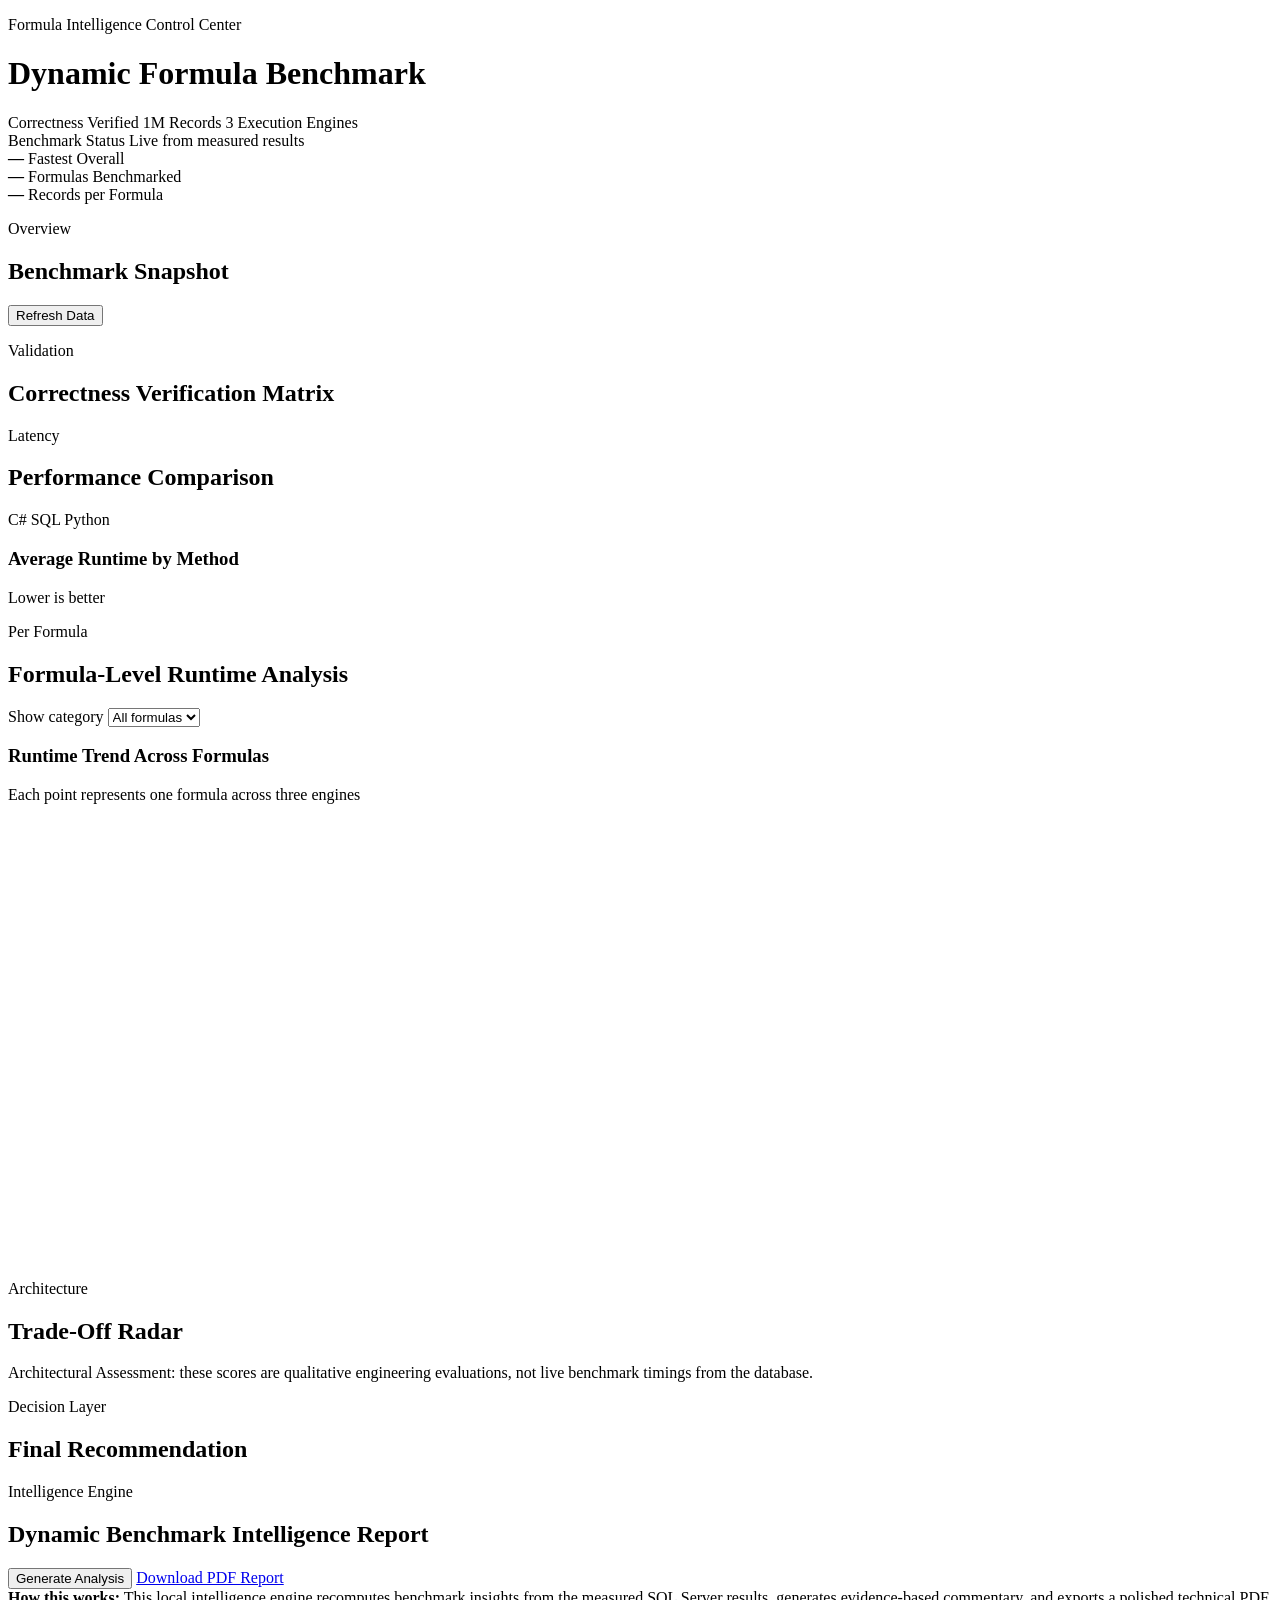
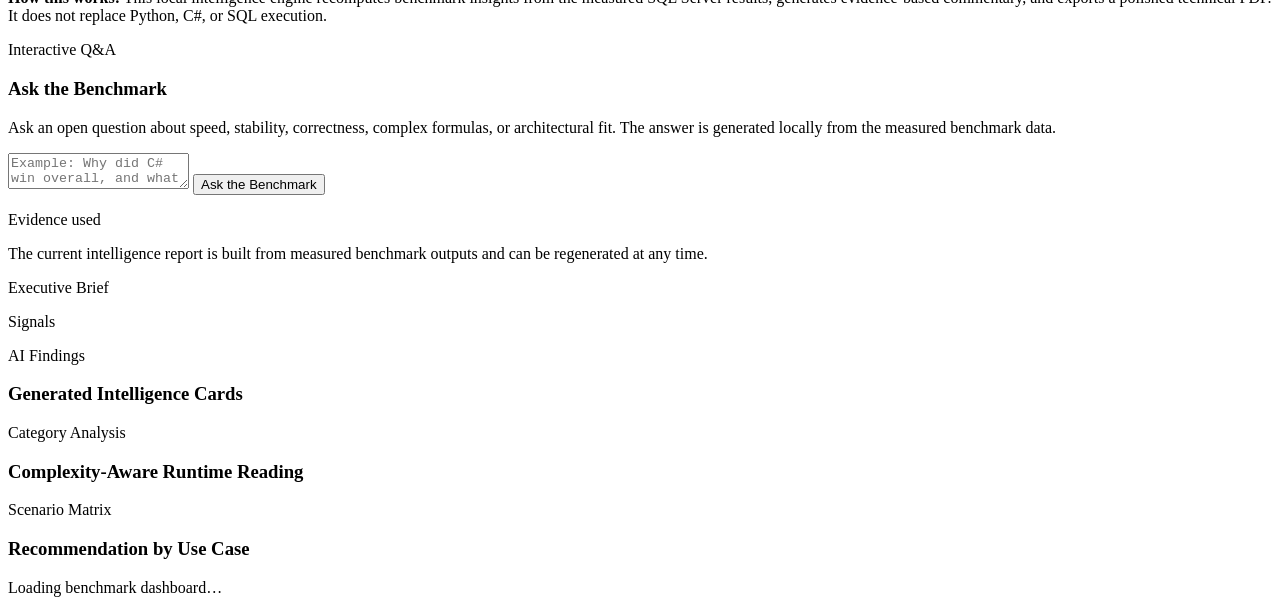
==== report-ui/index.html @ dc2f2cad "Initial commit with project files" ====
<!doctype html>
<html lang="en">
  <head>
    <meta charset="UTF-8" />
    <meta name="viewport" content="width=device-width, initial-scale=1.0" />
    <title>Dynamic Formula Intelligence Control Center</title>
    <link rel="preconnect" href="https://fonts.googleapis.com" />
    <link rel="stylesheet" href="/styles.css" />
  </head>
  <body>
    <div class="page-shell">
      <header class="hero-section">
        <div class="hero-copy">
          <p class="eyebrow">Formula Intelligence Control Center</p>
          <h1 id="project-title">Dynamic Formula Benchmark</h1>
          <p id="project-subtitle" class="hero-subtitle"></p>
          <div class="hero-tags">
            <span class="hero-tag hero-tag-verified">Correctness Verified</span>
            <span class="hero-tag">1M Records</span>
            <span class="hero-tag">3 Execution Engines</span>
          </div>
        </div>
        <div class="hero-orbital-card">
          <div class="orbital-card-header">
            <span>Benchmark Status</span>
            <span class="status-pill">Live from measured results</span>
          </div>
          <div class="orbital-metrics">
            <div>
              <strong id="fastest-method">—</strong>
              <span>Fastest Overall</span>
            </div>
            <div>
              <strong id="formula-count">—</strong>
              <span>Formulas Benchmarked</span>
            </div>
            <div>
              <strong id="record-count">—</strong>
              <span>Records per Formula</span>
            </div>
          </div>
        </div>
      </header>

      <main class="dashboard-grid">
        <section class="section-card spotlight-card" aria-labelledby="overview-heading">
          <div class="section-heading">
            <div>
              <p class="section-kicker">Overview</p>
              <h2 id="overview-heading">Benchmark Snapshot</h2>
            </div>
            <button id="refresh-button" class="ghost-button" type="button">Refresh Data</button>
          </div>
          <div id="overview-metrics" class="metrics-grid"></div>
        </section>

        <section class="section-card correctness-card" aria-labelledby="correctness-heading">
          <div class="section-heading">
            <div>
              <p class="section-kicker">Validation</p>
              <h2 id="correctness-heading">Correctness Verification Matrix</h2>
            </div>
          </div>
          <div id="correctness-grid" class="correctness-grid"></div>
        </section>

        <section class="section-card performance-card" aria-labelledby="performance-heading">
          <div class="section-heading">
            <div>
              <p class="section-kicker">Latency</p>
              <h2 id="performance-heading">Performance Comparison</h2>
            </div>
            <div class="legend-set">
              <span><i class="legend-swatch method-csharp"></i>C#</span>
              <span><i class="legend-swatch method-sql"></i>SQL</span>
              <span><i class="legend-swatch method-python"></i>Python</span>
            </div>
          </div>
          <div class="performance-layout">
            <div id="summary-cards" class="summary-cards"></div>
            <div class="chart-panel">
              <div class="chart-panel-header">
                <h3>Average Runtime by Method</h3>
                <p>Lower is better</p>
              </div>
              <div id="runtime-chart" class="bar-chart"></div>
            </div>
          </div>
        </section>

        <section class="section-card formula-card" aria-labelledby="formula-heading">
          <div class="section-heading">
            <div>
              <p class="section-kicker">Per Formula</p>
              <h2 id="formula-heading">Formula-Level Runtime Analysis</h2>
            </div>
          </div>
          <div class="formula-toolbar">
            <label for="formula-filter">Show category</label>
            <select id="formula-filter">
              <option value="all">All formulas</option>
              <option value="Arithmetic">Arithmetic</option>
              <option value="Complex">Complex</option>
              <option value="Conditional">Conditional</option>
            </select>
          </div>
          <div class="formula-visuals">
            <div class="chart-panel wide">
              <div class="chart-panel-header">
                <h3>Runtime Trend Across Formulas</h3>
                <p>Each point represents one formula across three engines</p>
              </div>
              <svg id="formula-trend-chart" viewBox="0 0 920 320" preserveAspectRatio="none"></svg>
            </div>
            <div id="formula-cards" class="formula-cards"></div>
          </div>
        </section>

        <section class="section-card tradeoff-card" aria-labelledby="tradeoff-heading">
          <div class="section-heading">
            <div>
              <p class="section-kicker">Architecture</p>
              <h2 id="tradeoff-heading">Trade-Off Radar</h2>
              <p class="section-note">
                Architectural Assessment: these scores are qualitative engineering evaluations, not live benchmark timings from the database.
              </p>
            </div>
          </div>
          <div id="tradeoff-grid" class="tradeoff-grid"></div>
        </section>

        <section class="section-card recommendation-card" aria-labelledby="recommendation-heading">
          <div class="section-heading">
            <div>
              <p class="section-kicker">Decision Layer</p>
              <h2 id="recommendation-heading">Final Recommendation</h2>
            </div>
          </div>
          <div id="recommendation-grid" class="recommendation-grid"></div>
        </section>

        <section class="section-card ai-card" aria-labelledby="ai-heading">
          <div class="section-heading">
            <div>
              <p class="section-kicker">Intelligence Engine</p>
              <h2 id="ai-heading">Dynamic Benchmark Intelligence Report</h2>
            </div>
            <div class="ai-actions">
              <button id="generate-analysis-button" class="ghost-button" type="button">Generate Analysis</button>
              <a id="download-pdf-link" class="ghost-button ghost-link" href="/api/analysis/download.pdf">Download PDF Report</a>
            </div>
          </div>
          <div class="ai-note">
            <strong>How this works:</strong>
            <span>
              This local intelligence engine recomputes benchmark insights from the measured SQL Server results, generates evidence-based commentary, and exports a polished technical PDF. It does not replace Python, C#, or SQL execution.
            </span>
          </div>
          <div class="ask-benchmark-shell">
            <div class="section-heading compact-heading">
              <div>
                <p class="section-kicker">Interactive Q&amp;A</p>
                <h3>Ask the Benchmark</h3>
                <p class="section-note">
                  Ask an open question about speed, stability, correctness, complex formulas, or architectural fit. The answer is generated locally from the measured benchmark data.
                </p>
              </div>
            </div>
            <div id="suggested-question-list" class="suggested-question-list"></div>
            <div class="ask-benchmark-form">
              <textarea
                id="benchmark-question-input"
                class="benchmark-question-input"
                placeholder="Example: Why did C# win overall, and what does that mean for enterprise systems?"
              ></textarea>
              <button id="ask-benchmark-button" class="ghost-button" type="button">Ask the Benchmark</button>
            </div>
            <div id="ask-benchmark-response" class="ask-benchmark-response hidden">
              <p id="benchmark-answer-intent" class="answer-intent-label"></p>
              <p id="benchmark-answer-text" class="benchmark-answer-text"></p>
              <div>
                <p class="answer-evidence-title">Evidence used</p>
                <ul id="benchmark-answer-evidence" class="answer-evidence-list"></ul>
              </div>
            </div>
          </div>
          <p id="analysis-status" class="analysis-status">The current intelligence report is built from measured benchmark outputs and can be regenerated at any time.</p>
          <div id="analysis-generated-at" class="analysis-freshness"></div>
          <div class="ai-diagnostic-grid">
            <article class="ai-highlight-card">
              <p class="section-kicker">Executive Brief</p>
              <p id="analysis-executive-summary" class="analysis-executive-summary"></p>
            </article>
            <article class="ai-highlight-card">
              <p class="section-kicker">Signals</p>
              <div id="analysis-warning-grid" class="analysis-warning-grid"></div>
            </article>
          </div>
          <div class="ai-subsection">
            <div class="section-heading compact-heading">
              <div>
                <p class="section-kicker">AI Findings</p>
                <h3>Generated Intelligence Cards</h3>
              </div>
            </div>
            <div id="analysis-findings-grid" class="analysis-findings-grid"></div>
          </div>
          <div class="ai-subsection">
            <div class="section-heading compact-heading">
              <div>
                <p class="section-kicker">Category Analysis</p>
                <h3>Complexity-Aware Runtime Reading</h3>
              </div>
            </div>
            <div id="analysis-category-grid" class="analysis-category-grid"></div>
          </div>
          <div class="ai-subsection">
            <div class="section-heading compact-heading">
              <div>
                <p class="section-kicker">Scenario Matrix</p>
                <h3>Recommendation by Use Case</h3>
              </div>
            </div>
            <div id="analysis-recommendation-grid" class="analysis-recommendation-grid"></div>
          </div>
          <div id="ai-summary" class="ai-summary prose-block"></div>
        </section>
      </main>

      <div id="loading-state" class="overlay-state">Loading benchmark dashboard…</div>
      <div id="error-state" class="overlay-state hidden"></div>
    </div>

    <script src="/app.js" defer></script>
  </body>
</html>
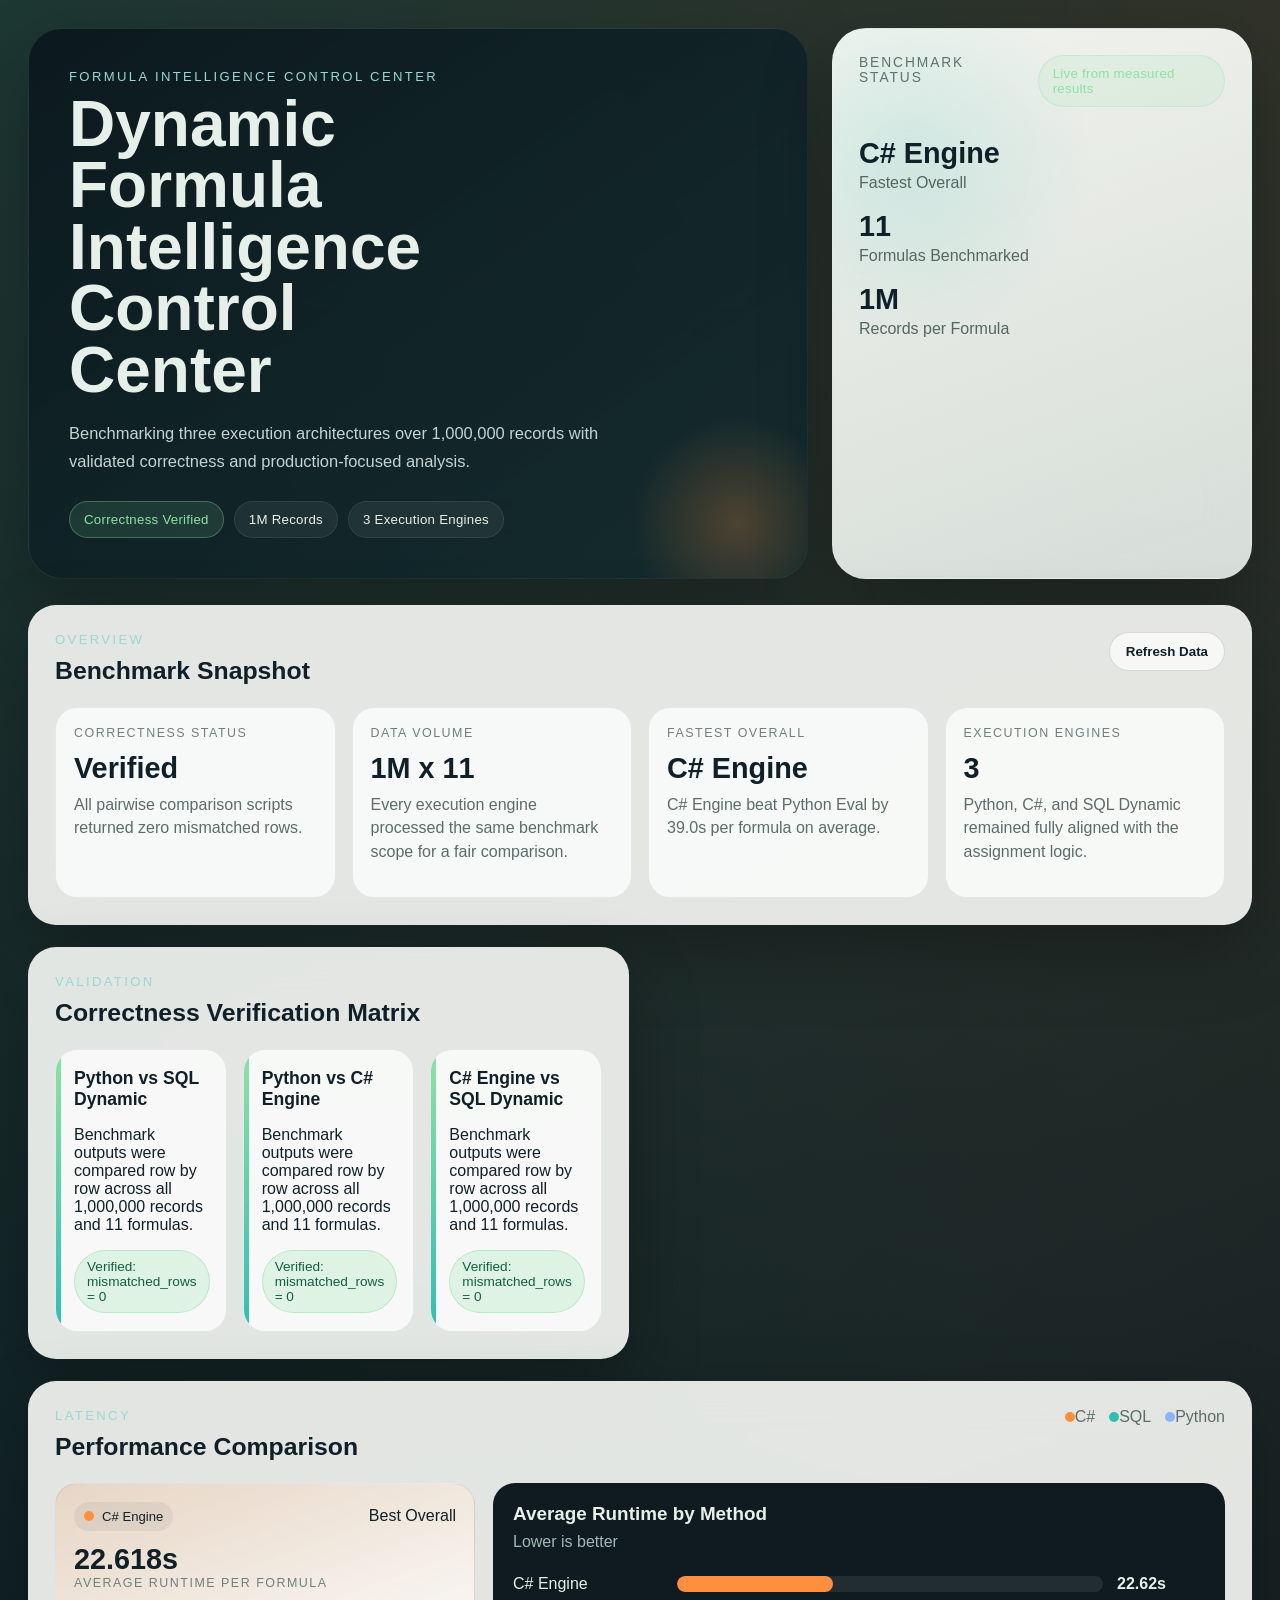
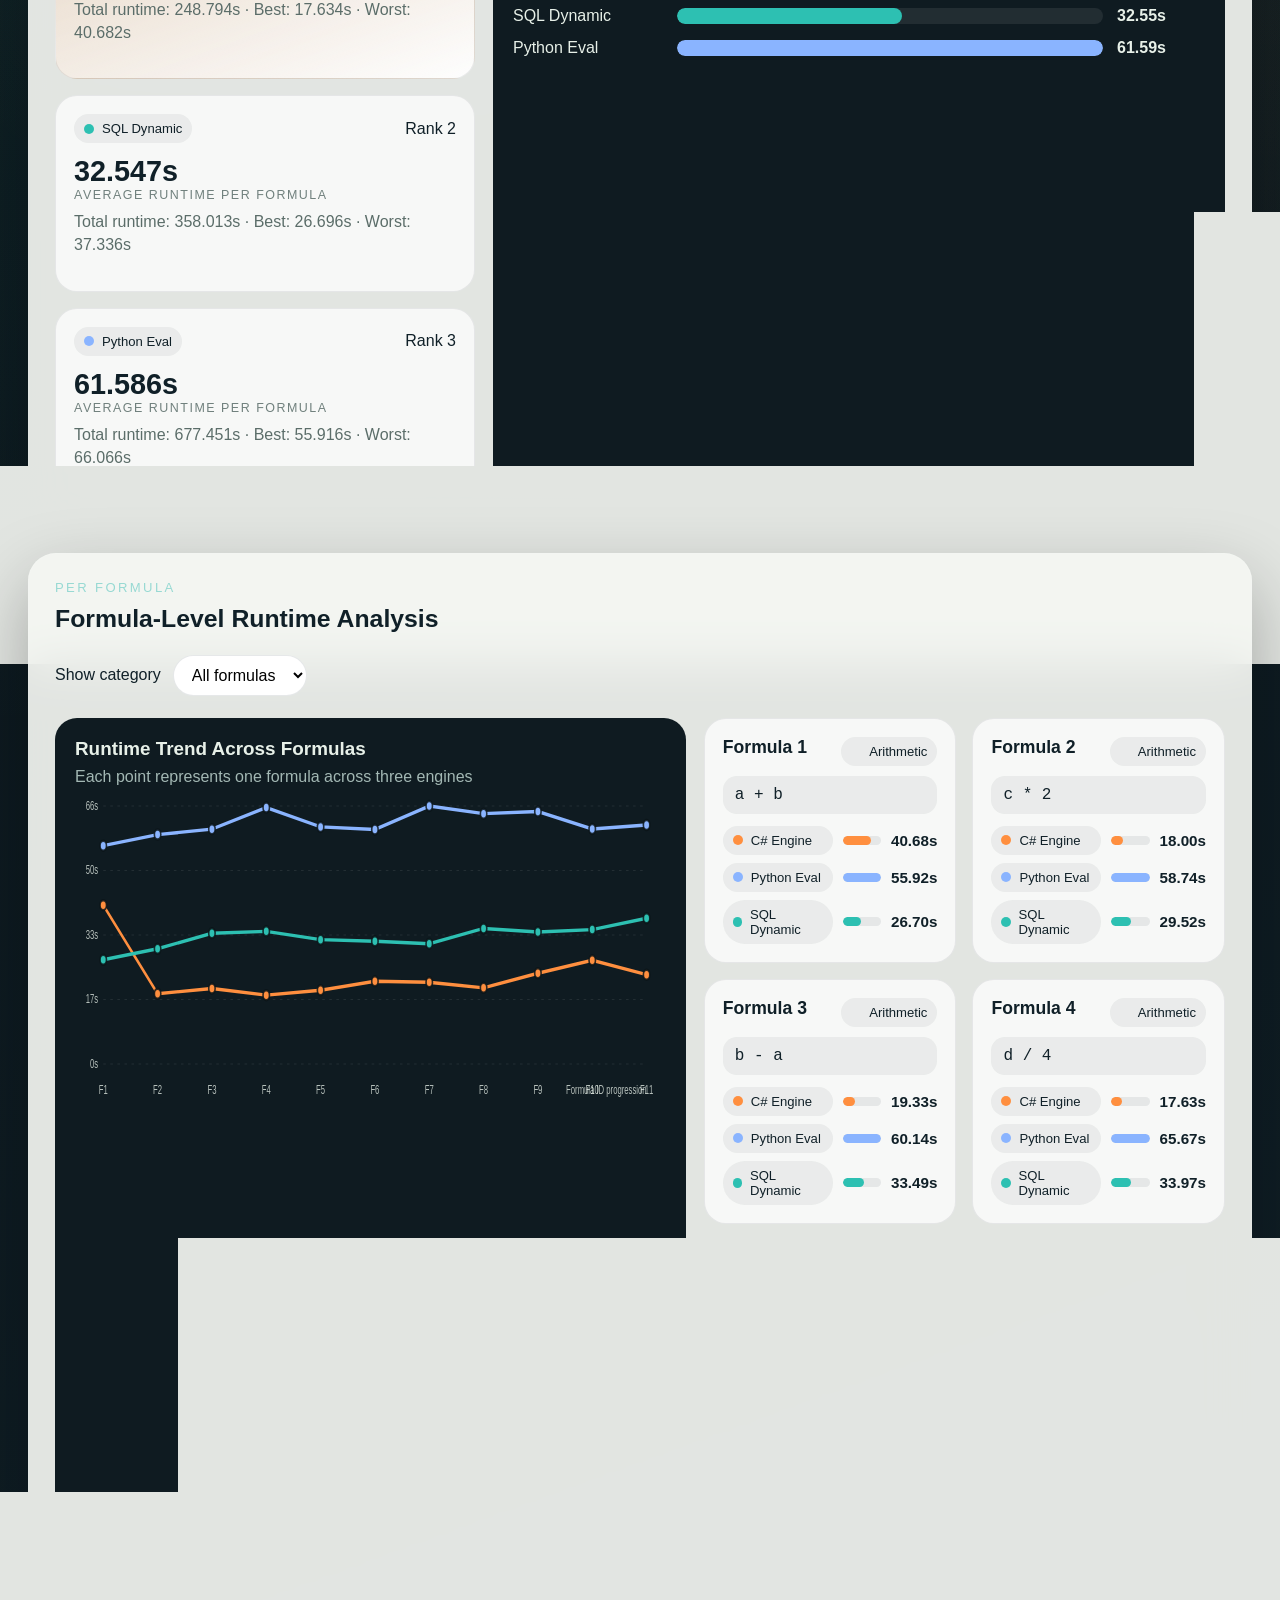
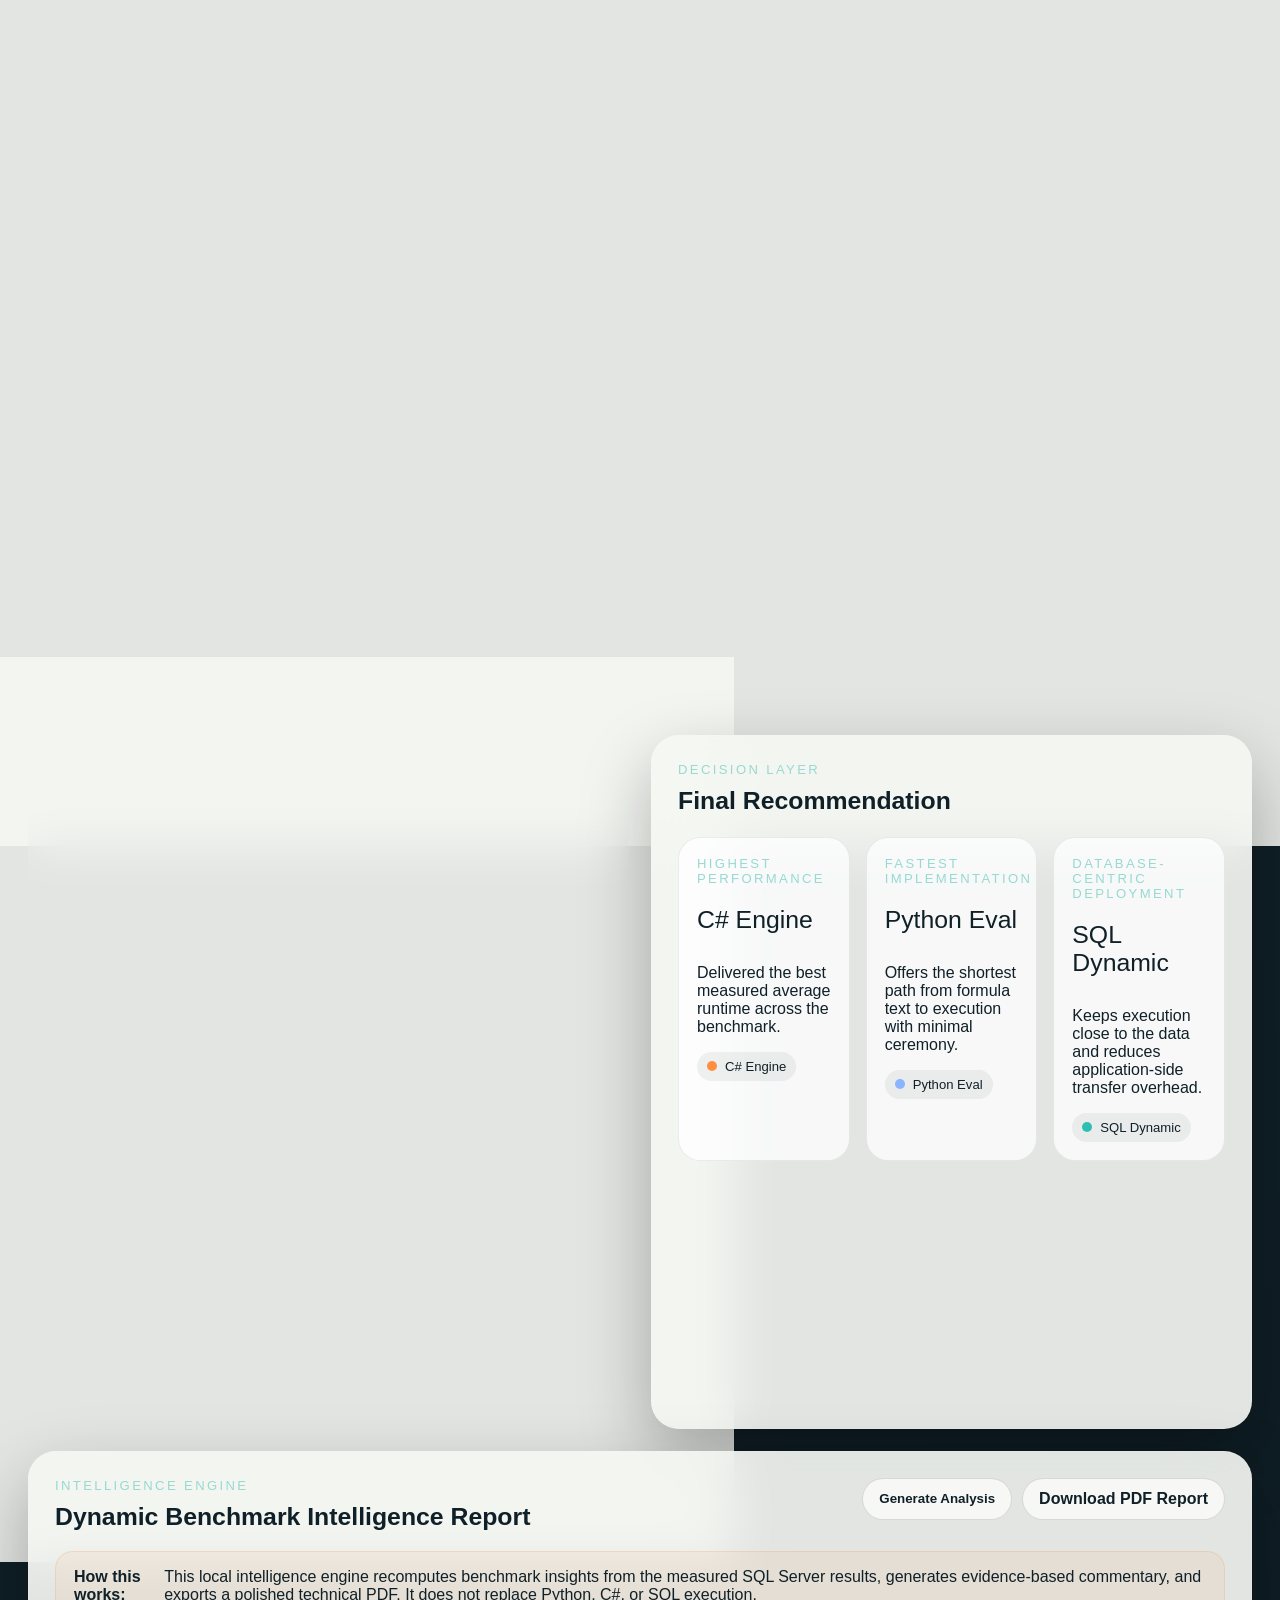
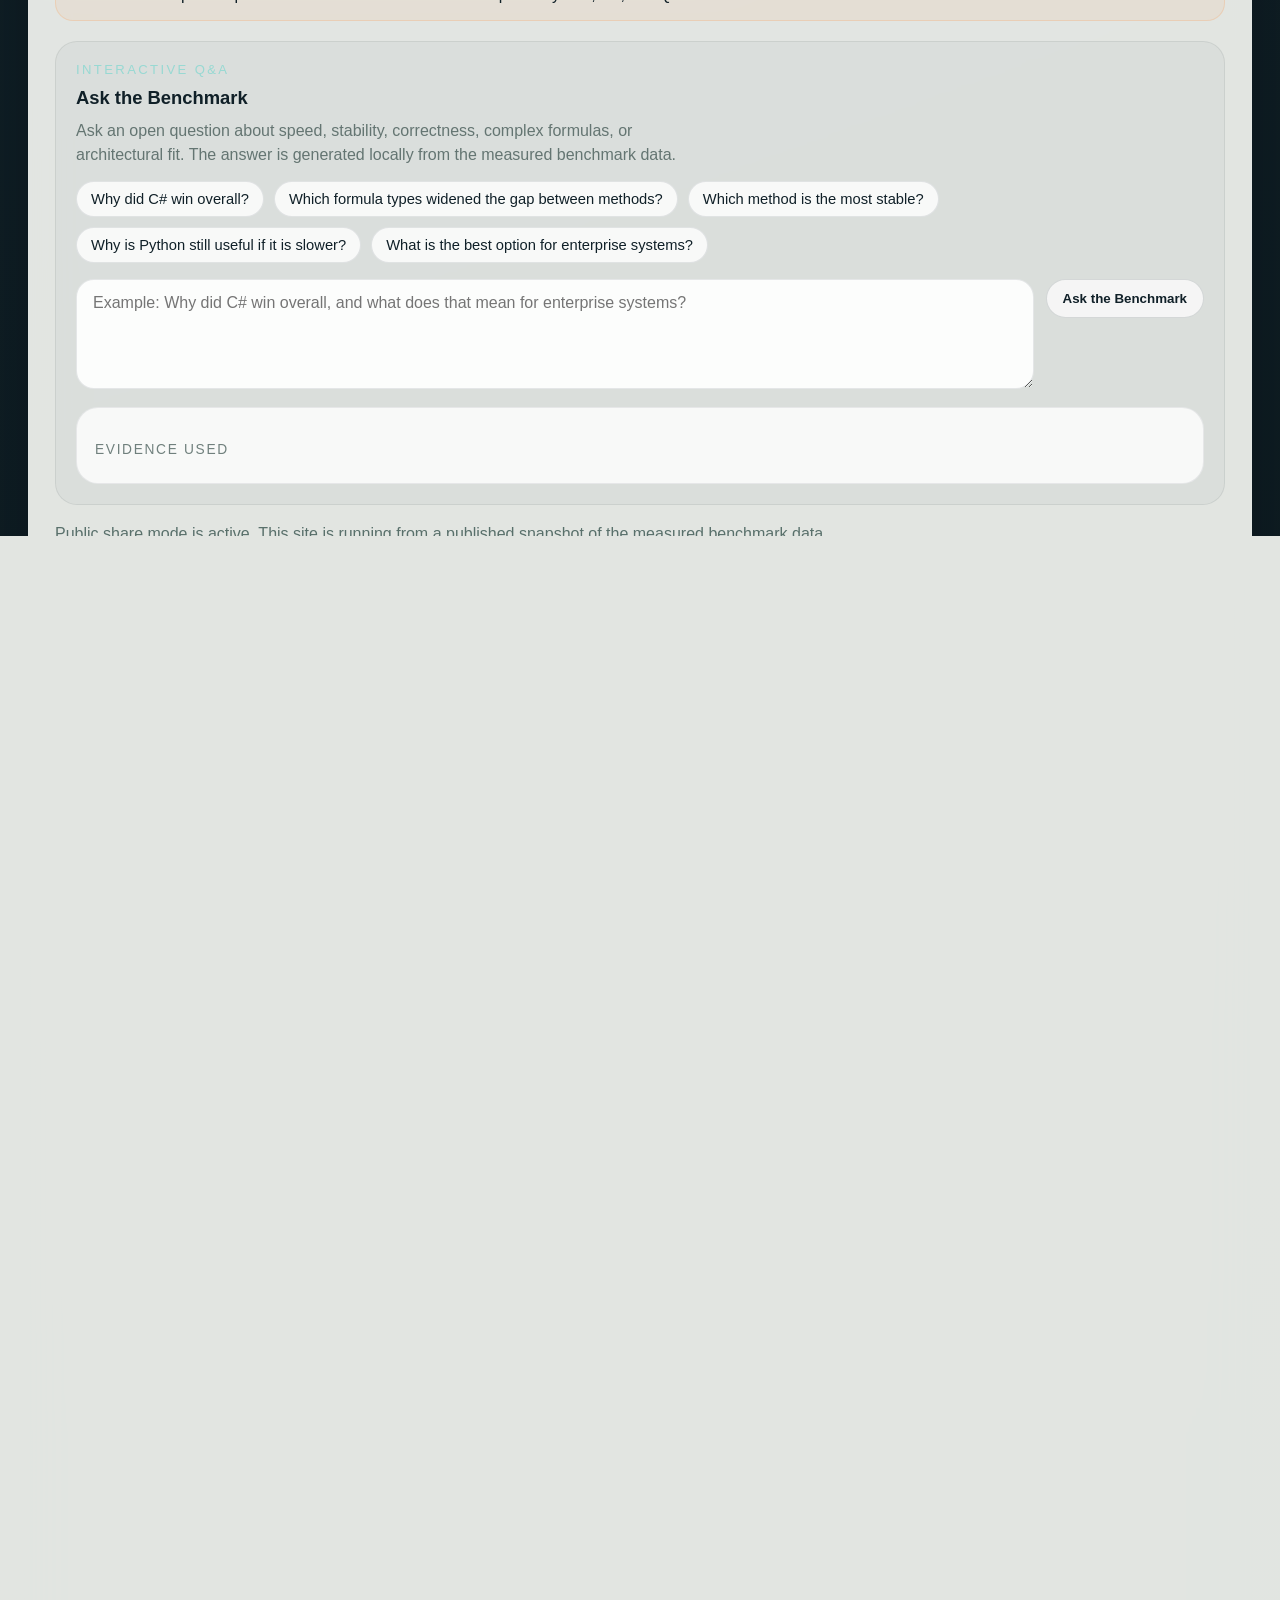
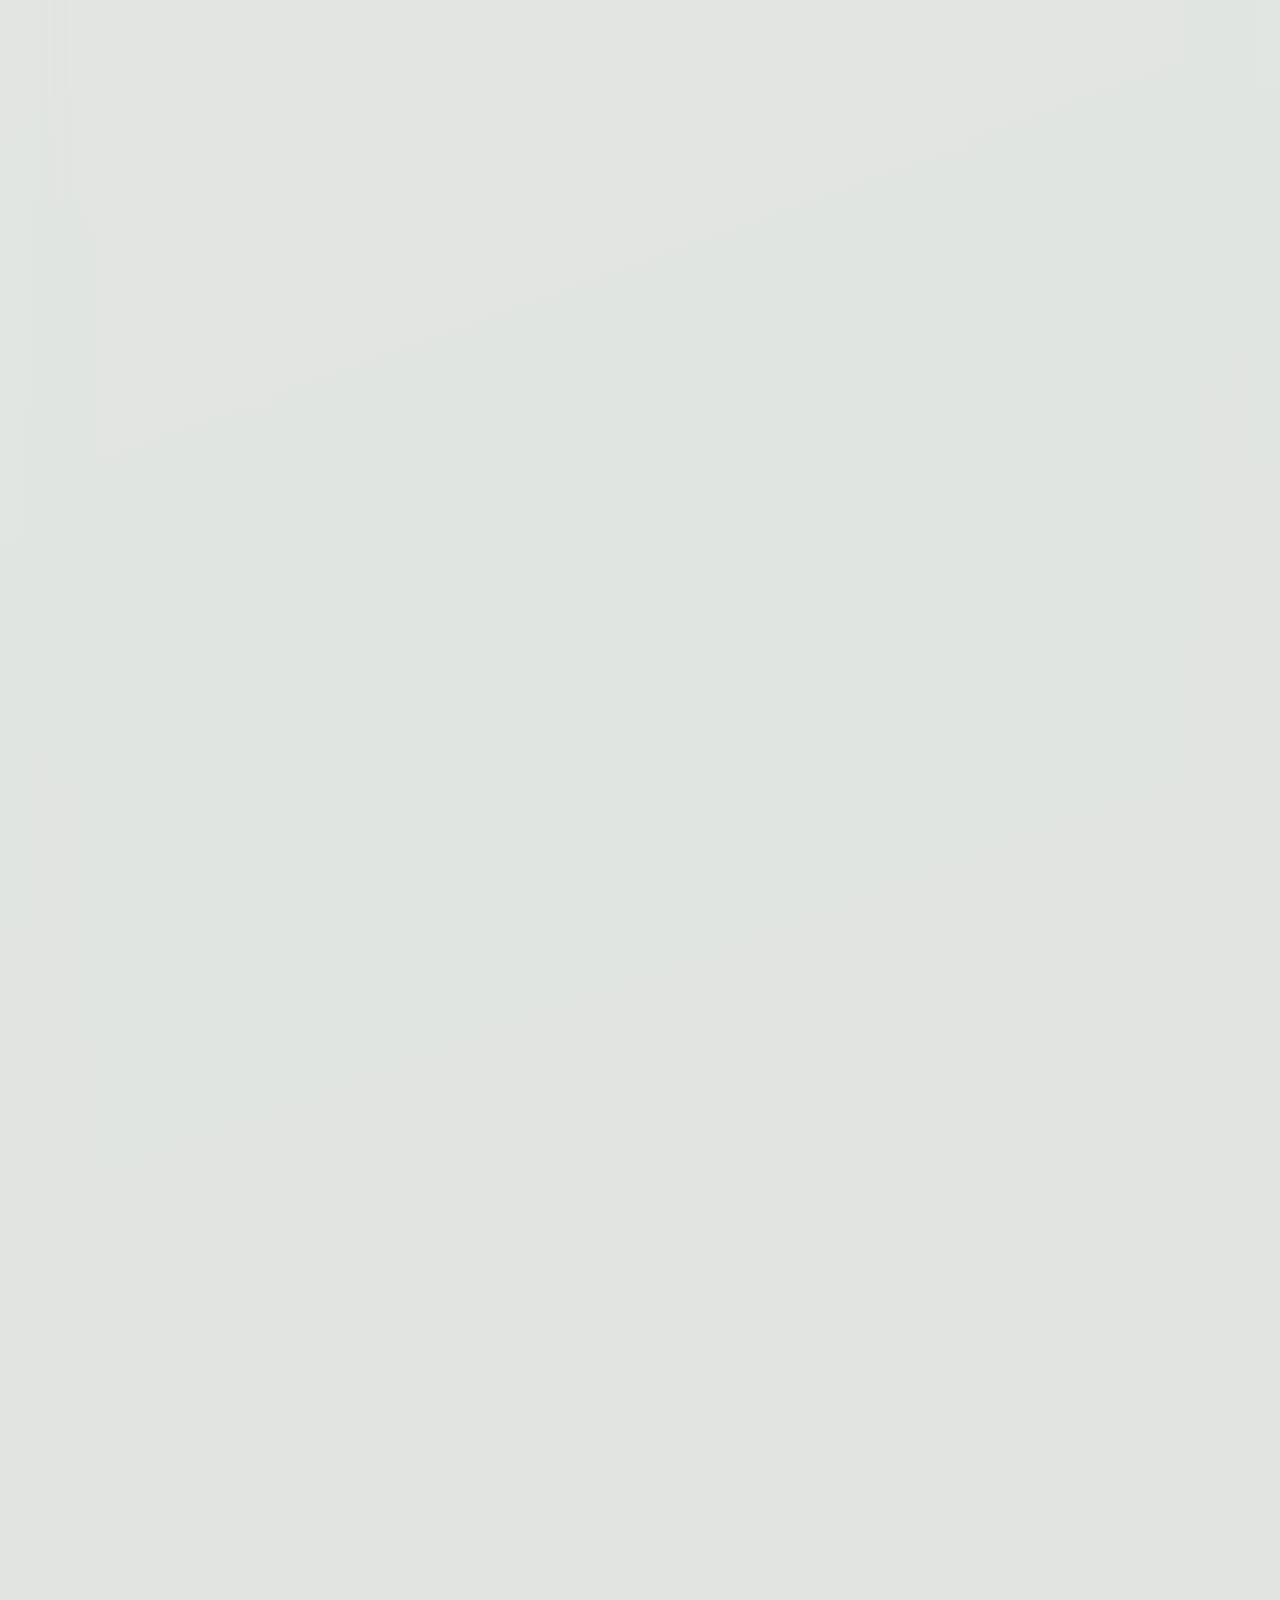
==== commit 7769c16c: "Prepare public GitHub Pages deployment" ====
--- a/report-ui/index.html
+++ b/report-ui/index.html
@@ -5,7 +5,7 @@
     <meta name="viewport" content="width=device-width, initial-scale=1.0" />
     <title>Dynamic Formula Intelligence Control Center</title>
     <link rel="preconnect" href="https://fonts.googleapis.com" />
-    <link rel="stylesheet" href="/styles.css" />
+    <link rel="stylesheet" href="styles.css" />
   </head>
   <body>
     <div class="page-shell">
@@ -147,7 +147,7 @@
             </div>
             <div class="ai-actions">
               <button id="generate-analysis-button" class="ghost-button" type="button">Generate Analysis</button>
-              <a id="download-pdf-link" class="ghost-button ghost-link" href="/api/analysis/download.pdf">Download PDF Report</a>
+              <a id="download-pdf-link" class="ghost-button ghost-link" href="assets/benchmark-ai-analysis.pdf">Download PDF Report</a>
             </div>
           </div>
           <div class="ai-note">
@@ -231,6 +231,6 @@
       <div id="error-state" class="overlay-state hidden"></div>
     </div>
 
-    <script src="/app.js" defer></script>
+    <script src="app.js" defer></script>
   </body>
 </html>
--- a/report-ui/styles.css
+++ b/report-ui/styles.css
@@ -0,0 +1,881 @@
+:root {
+  --bg: #0b1418;
+  --bg-elevated: rgba(16, 31, 38, 0.86);
+  --bg-panel: rgba(245, 247, 242, 0.92);
+  --text: #e7f0e8;
+  --text-dark: #102028;
+  --muted: #91a5a4;
+  --grid: rgba(255, 255, 255, 0.08);
+  --line: rgba(10, 17, 20, 0.08);
+  --accent-csharp: #ff8f3f;
+  --accent-sql: #2dc0b2;
+  --accent-python: #8ab4ff;
+  --accent-verified: #8ee2a4;
+  --accent-alert: #ff6b52;
+  --shadow: 0 28px 70px rgba(0, 0, 0, 0.28);
+  --radius-xl: 28px;
+  --radius-lg: 22px;
+  --radius-md: 16px;
+  --content-max: 1460px;
+}
+
+* {
+  box-sizing: border-box;
+}
+
+html,
+body {
+  margin: 0;
+  min-height: 100%;
+  background:
+    radial-gradient(circle at top left, rgba(45, 192, 178, 0.18), transparent 28%),
+    radial-gradient(circle at top right, rgba(255, 143, 63, 0.16), transparent 26%),
+    linear-gradient(160deg, #091014 0%, #102028 46%, #0a161a 100%);
+  color: var(--text);
+  font-family: "Segoe UI Variable Display", "Aptos", "Trebuchet MS", sans-serif;
+}
+
+body {
+  padding: 28px;
+}
+
+.page-shell {
+  max-width: var(--content-max);
+  margin: 0 auto;
+  position: relative;
+}
+
+.hero-section {
+  display: grid;
+  grid-template-columns: minmax(0, 1.4fr) minmax(300px, 420px);
+  gap: 24px;
+  align-items: stretch;
+  margin-bottom: 26px;
+}
+
+.hero-copy,
+.hero-orbital-card,
+.section-card {
+  backdrop-filter: blur(24px);
+  border: 1px solid rgba(255, 255, 255, 0.08);
+  box-shadow: var(--shadow);
+}
+
+.hero-copy {
+  background: linear-gradient(145deg, rgba(11, 24, 29, 0.94), rgba(17, 43, 47, 0.78));
+  border-radius: 34px;
+  padding: 40px;
+  position: relative;
+  overflow: hidden;
+}
+
+.hero-copy::after {
+  content: "";
+  position: absolute;
+  inset: auto -40px -55px auto;
+  width: 220px;
+  height: 220px;
+  background: radial-gradient(circle, rgba(255, 143, 63, 0.24), transparent 68%);
+  pointer-events: none;
+}
+
+.eyebrow,
+.section-kicker {
+  margin: 0 0 10px;
+  font-size: 0.82rem;
+  letter-spacing: 0.18em;
+  text-transform: uppercase;
+  color: #97d9d3;
+}
+
+.hero-copy h1 {
+  margin: 0;
+  font-family: "Bahnschrift", "Segoe UI Variable Display", sans-serif;
+  font-size: clamp(2.2rem, 5vw, 4.2rem);
+  line-height: 0.96;
+  max-width: 10ch;
+}
+
+.hero-subtitle {
+  margin: 18px 0 0;
+  max-width: 64ch;
+  color: #c6d4d1;
+  font-size: 1.03rem;
+  line-height: 1.7;
+}
+
+.hero-tags {
+  display: flex;
+  flex-wrap: wrap;
+  gap: 10px;
+  margin-top: 26px;
+}
+
+.hero-tag,
+.status-pill {
+  border-radius: 999px;
+  padding: 10px 14px;
+  font-size: 0.83rem;
+  letter-spacing: 0.02em;
+}
+
+.hero-tag {
+  background: rgba(255, 255, 255, 0.06);
+  border: 1px solid rgba(255, 255, 255, 0.08);
+}
+
+.hero-tag-verified,
+.status-pill {
+  background: rgba(142, 226, 164, 0.12);
+  color: var(--accent-verified);
+  border: 1px solid rgba(142, 226, 164, 0.32);
+}
+
+.hero-orbital-card {
+  background:
+    radial-gradient(circle at 18% 24%, rgba(45, 192, 178, 0.15), transparent 34%),
+    linear-gradient(160deg, rgba(245, 247, 242, 0.98), rgba(229, 236, 230, 0.92));
+  color: var(--text-dark);
+  border-radius: 34px;
+  padding: 26px;
+}
+
+.orbital-card-header,
+.section-heading {
+  display: flex;
+  justify-content: space-between;
+  gap: 14px;
+  align-items: flex-start;
+}
+
+.orbital-card-header span:first-child {
+  font-size: 0.86rem;
+  text-transform: uppercase;
+  letter-spacing: 0.14em;
+  color: #5d736f;
+}
+
+.orbital-metrics {
+  display: grid;
+  gap: 18px;
+  margin-top: 30px;
+}
+
+.orbital-metrics strong {
+  display: block;
+  font-size: 1.8rem;
+  margin-bottom: 4px;
+  font-family: "Bahnschrift", sans-serif;
+}
+
+.orbital-metrics span {
+  color: #566661;
+}
+
+.dashboard-grid {
+  display: grid;
+  grid-template-columns: repeat(12, minmax(0, 1fr));
+  gap: 22px;
+}
+
+.section-card {
+  background: var(--bg-panel);
+  color: var(--text-dark);
+  border-radius: var(--radius-xl);
+  padding: 26px;
+}
+
+.spotlight-card,
+.performance-card,
+.formula-card,
+.ai-card {
+  grid-column: span 12;
+}
+
+.correctness-card,
+.tradeoff-card,
+.recommendation-card {
+  grid-column: span 6;
+}
+
+.section-heading h2 {
+  margin: 4px 0 0;
+  font-size: 1.55rem;
+  font-family: "Bahnschrift", "Segoe UI Variable Display", sans-serif;
+}
+
+.section-note {
+  margin: 10px 0 0;
+  max-width: 68ch;
+  color: #647572;
+  line-height: 1.5;
+}
+
+.ghost-button {
+  appearance: none;
+  border: 1px solid rgba(16, 32, 40, 0.14);
+  background: rgba(255, 255, 255, 0.72);
+  color: var(--text-dark);
+  border-radius: 999px;
+  padding: 11px 16px;
+  font-weight: 600;
+  cursor: pointer;
+}
+
+.ghost-button:disabled {
+  cursor: wait;
+  opacity: 0.72;
+}
+
+.ghost-link {
+  display: inline-flex;
+  align-items: center;
+  text-decoration: none;
+}
+
+.metrics-grid,
+.correctness-grid,
+.summary-cards,
+.formula-cards,
+.tradeoff-grid,
+.recommendation-grid {
+  display: grid;
+  gap: 16px;
+}
+
+.metrics-grid {
+  grid-template-columns: repeat(4, minmax(0, 1fr));
+  margin-top: 22px;
+}
+
+.metric-card,
+.correctness-card-item,
+.summary-card,
+.formula-card-item,
+.tradeoff-item,
+.recommendation-item {
+  background: rgba(255, 255, 255, 0.74);
+  border: 1px solid rgba(16, 32, 40, 0.08);
+  border-radius: var(--radius-lg);
+  padding: 18px;
+}
+
+.metric-card .metric-label,
+.summary-card .metric-label {
+  display: block;
+  font-size: 0.78rem;
+  text-transform: uppercase;
+  letter-spacing: 0.12em;
+  color: #70807d;
+}
+
+.metric-card .metric-value,
+.summary-card .metric-value {
+  display: block;
+  margin-top: 12px;
+  font-size: 1.8rem;
+  font-family: "Bahnschrift", sans-serif;
+}
+
+.metric-support {
+  color: #5b6d69;
+  margin-top: 8px;
+  line-height: 1.45;
+}
+
+.correctness-grid {
+  grid-template-columns: repeat(3, minmax(0, 1fr));
+  margin-top: 22px;
+}
+
+.correctness-card-item {
+  position: relative;
+  overflow: hidden;
+}
+
+.correctness-card-item::before {
+  content: "";
+  position: absolute;
+  inset: 0 auto 0 0;
+  width: 5px;
+  background: linear-gradient(180deg, var(--accent-verified), #2dc0b2);
+}
+
+.correctness-card-item h3,
+.tradeoff-item h3,
+.recommendation-item h3,
+.formula-card-item h3 {
+  margin: 0 0 8px;
+  font-size: 1.1rem;
+}
+
+.tradeoff-meta-label {
+  margin: 14px 0 10px;
+  font-size: 0.76rem;
+  text-transform: uppercase;
+  letter-spacing: 0.12em;
+  color: #7e8f8c;
+}
+
+.verified-badge {
+  display: inline-flex;
+  align-items: center;
+  gap: 8px;
+  font-size: 0.85rem;
+  padding: 8px 12px;
+  border-radius: 999px;
+  color: #11613a;
+  background: rgba(142, 226, 164, 0.22);
+  border: 1px solid rgba(142, 226, 164, 0.5);
+}
+
+.performance-layout,
+.formula-visuals {
+  display: grid;
+  gap: 18px;
+  margin-top: 22px;
+}
+
+.performance-layout {
+  grid-template-columns: minmax(280px, 420px) minmax(0, 1fr);
+}
+
+.summary-cards {
+  grid-template-columns: 1fr;
+}
+
+.summary-card.top-method {
+  background: linear-gradient(160deg, rgba(255, 143, 63, 0.18), rgba(255, 255, 255, 0.94));
+}
+
+.summary-card .summary-topline {
+  display: flex;
+  justify-content: space-between;
+  gap: 10px;
+  align-items: center;
+}
+
+.method-chip {
+  display: inline-flex;
+  align-items: center;
+  gap: 8px;
+  border-radius: 999px;
+  padding: 7px 10px;
+  font-size: 0.82rem;
+  background: rgba(16, 32, 40, 0.06);
+}
+
+.method-chip::before,
+.legend-swatch {
+  content: "";
+  width: 10px;
+  height: 10px;
+  border-radius: 999px;
+  display: inline-block;
+}
+
+.method-chip.method-csharp::before,
+.legend-swatch.method-csharp {
+  background: var(--accent-csharp);
+}
+
+.method-chip.method-sql::before,
+.legend-swatch.method-sql {
+  background: var(--accent-sql);
+}
+
+.method-chip.method-python::before,
+.legend-swatch.method-python {
+  background: var(--accent-python);
+}
+
+.chart-panel {
+  background: rgba(12, 24, 30, 0.98);
+  color: var(--text);
+  border-radius: var(--radius-lg);
+  padding: 20px;
+}
+
+.chart-panel.wide {
+  min-height: 360px;
+}
+
+.chart-panel-header h3 {
+  margin: 0;
+  font-size: 1.18rem;
+}
+
+.chart-panel-header p {
+  margin: 8px 0 0;
+  color: #a3b8b4;
+}
+
+.bar-chart {
+  display: grid;
+  gap: 14px;
+  margin-top: 24px;
+}
+
+.bar-row {
+  display: grid;
+  grid-template-columns: 150px minmax(0, 1fr) 88px;
+  gap: 14px;
+  align-items: center;
+}
+
+.bar-track {
+  position: relative;
+  height: 16px;
+  background: rgba(255, 255, 255, 0.08);
+  border-radius: 999px;
+  overflow: hidden;
+}
+
+.bar-fill {
+  height: 100%;
+  border-radius: inherit;
+}
+
+.formula-toolbar {
+  display: flex;
+  gap: 12px;
+  align-items: center;
+  margin-top: 22px;
+  flex-wrap: wrap;
+}
+
+.formula-toolbar select {
+  border-radius: 999px;
+  padding: 10px 14px;
+  border: 1px solid rgba(16, 32, 40, 0.1);
+  background: #fff;
+  font: inherit;
+}
+
+.formula-visuals {
+  grid-template-columns: 1.15fr 0.95fr;
+}
+
+.formula-cards {
+  grid-template-columns: repeat(2, minmax(0, 1fr));
+  align-content: start;
+}
+
+.formula-card-item .formula-meta {
+  display: flex;
+  justify-content: space-between;
+  gap: 12px;
+  align-items: center;
+  margin-bottom: 10px;
+}
+
+.formula-code {
+  display: block;
+  font-family: Consolas, "Courier New", monospace;
+  background: rgba(16, 32, 40, 0.06);
+  padding: 10px 12px;
+  border-radius: 14px;
+  margin: 8px 0 12px;
+  word-break: break-word;
+}
+
+.formula-metrics {
+  display: grid;
+  gap: 8px;
+}
+
+.formula-metric-row {
+  display: grid;
+  grid-template-columns: 110px 1fr auto;
+  gap: 10px;
+  align-items: center;
+  font-size: 0.95rem;
+}
+
+.mini-track {
+  height: 9px;
+  background: rgba(16, 32, 40, 0.08);
+  border-radius: 999px;
+  overflow: hidden;
+}
+
+.mini-fill {
+  height: 100%;
+  border-radius: inherit;
+}
+
+.tradeoff-grid,
+.recommendation-grid {
+  margin-top: 22px;
+  grid-template-columns: repeat(3, minmax(0, 1fr));
+}
+
+.tradeoff-list {
+  display: grid;
+  gap: 10px;
+  margin-top: 14px;
+}
+
+.score-row {
+  display: grid;
+  grid-template-columns: 150px minmax(0, 1fr) auto;
+  gap: 12px;
+  align-items: center;
+  font-size: 0.92rem;
+}
+
+.score-track {
+  height: 10px;
+  border-radius: 999px;
+  background: rgba(16, 32, 40, 0.08);
+  overflow: hidden;
+}
+
+.score-fill {
+  height: 100%;
+  border-radius: inherit;
+  background: linear-gradient(90deg, #2dc0b2, #ff8f3f);
+}
+
+.recommendation-item {
+  min-height: 190px;
+}
+
+.recommendation-item .method-emphasis {
+  display: inline-flex;
+  margin: 10px 0 14px;
+  font-family: "Bahnschrift", sans-serif;
+  font-size: 1.55rem;
+}
+
+.ai-card .ai-note {
+  display: flex;
+  gap: 12px;
+  align-items: flex-start;
+  padding: 16px 18px;
+  background: rgba(255, 143, 63, 0.08);
+  border: 1px solid rgba(255, 143, 63, 0.2);
+  border-radius: 18px;
+  margin-top: 20px;
+}
+
+.ai-actions {
+  display: flex;
+  gap: 10px;
+  flex-wrap: wrap;
+}
+
+.ask-benchmark-shell {
+  margin-top: 20px;
+  padding: 20px;
+  background: rgba(16, 32, 40, 0.03);
+  border: 1px solid rgba(16, 32, 40, 0.08);
+  border-radius: 22px;
+}
+
+.suggested-question-list {
+  display: flex;
+  flex-wrap: wrap;
+  gap: 10px;
+  margin-top: 14px;
+}
+
+.question-chip {
+  appearance: none;
+  border: 1px solid rgba(16, 32, 40, 0.1);
+  background: rgba(255, 255, 255, 0.82);
+  color: var(--text-dark);
+  border-radius: 999px;
+  padding: 9px 14px;
+  font: inherit;
+  font-size: 0.92rem;
+  cursor: pointer;
+}
+
+.question-chip:hover {
+  border-color: rgba(45, 192, 178, 0.35);
+  background: rgba(255, 255, 255, 0.96);
+}
+
+.ask-benchmark-form {
+  display: grid;
+  grid-template-columns: minmax(0, 1fr) auto;
+  gap: 12px;
+  align-items: start;
+  margin-top: 16px;
+}
+
+.benchmark-question-input {
+  min-height: 110px;
+  border-radius: 18px;
+  border: 1px solid rgba(16, 32, 40, 0.1);
+  background: rgba(255, 255, 255, 0.92);
+  padding: 14px 16px;
+  font: inherit;
+  color: var(--text-dark);
+  resize: vertical;
+}
+
+.ask-benchmark-response {
+  margin-top: 18px;
+  padding: 18px;
+  background: rgba(255, 255, 255, 0.82);
+  border: 1px solid rgba(16, 32, 40, 0.08);
+  border-radius: 22px;
+}
+
+.answer-intent-label {
+  margin: 0 0 8px;
+  font-size: 0.76rem;
+  text-transform: uppercase;
+  letter-spacing: 0.12em;
+  color: #73938e;
+}
+
+.ask-benchmark-response h4 {
+  margin: 0 0 10px;
+  font-size: 1.08rem;
+}
+
+.benchmark-answer-text {
+  margin: 0;
+  line-height: 1.7;
+  color: #445651;
+}
+
+.answer-evidence-title {
+  margin: 16px 0 8px;
+  font-size: 0.86rem;
+  text-transform: uppercase;
+  letter-spacing: 0.12em;
+  color: #70807d;
+}
+
+.answer-evidence-list {
+  margin: 0;
+  padding-left: 18px;
+  color: #4f625d;
+  line-height: 1.65;
+}
+
+.analysis-status {
+  margin: 16px 0 0;
+  color: #59706b;
+  line-height: 1.6;
+}
+
+.analysis-status-error {
+  color: #9b2f23;
+}
+
+.analysis-freshness {
+  margin-top: 8px;
+  color: #70807d;
+  font-size: 0.92rem;
+}
+
+.ai-diagnostic-grid,
+.analysis-findings-grid,
+.analysis-category-grid,
+.analysis-recommendation-grid {
+  display: grid;
+  gap: 16px;
+  margin-top: 18px;
+}
+
+.ai-diagnostic-grid {
+  grid-template-columns: 1.1fr 0.9fr;
+}
+
+.analysis-findings-grid,
+.analysis-category-grid,
+.analysis-recommendation-grid {
+  grid-template-columns: repeat(2, minmax(0, 1fr));
+}
+
+.ai-subsection {
+  margin-top: 22px;
+}
+
+.compact-heading h3 {
+  margin: 0;
+  font-size: 1.15rem;
+}
+
+.ai-highlight-card,
+.analysis-card {
+  background: rgba(255, 255, 255, 0.78);
+  border: 1px solid rgba(16, 32, 40, 0.08);
+  border-radius: 22px;
+  padding: 18px;
+}
+
+.analysis-card strong,
+.ai-highlight-card strong {
+  display: block;
+  margin: 6px 0 8px;
+  font-size: 1.15rem;
+  color: #102028;
+}
+
+.analysis-card p,
+.ai-highlight-card p {
+  margin: 0;
+  line-height: 1.6;
+  color: #50635f;
+}
+
+.analysis-executive-summary {
+  font-size: 1.02rem;
+}
+
+.analysis-warning-grid {
+  display: grid;
+  gap: 12px;
+}
+
+.analysis-warning-item {
+  padding: 12px 14px;
+  border-radius: 18px;
+  background: rgba(255, 143, 63, 0.12);
+  border: 1px solid rgba(255, 143, 63, 0.24);
+}
+
+.analysis-warning-item strong {
+  display: block;
+  color: #7d3b0f;
+  margin-bottom: 4px;
+}
+
+.analysis-warning-item p {
+  margin: 0;
+  color: #6a5b4b;
+  line-height: 1.5;
+}
+
+.prose-block {
+  margin-top: 20px;
+  background: rgba(255, 255, 255, 0.72);
+  border-radius: 22px;
+  padding: 22px;
+  line-height: 1.75;
+}
+
+.prose-block h2,
+.prose-block h3 {
+  font-family: "Bahnschrift", sans-serif;
+}
+
+.legend-set {
+  display: flex;
+  gap: 14px;
+  align-items: center;
+  flex-wrap: wrap;
+  color: #5d6e6a;
+}
+
+.overlay-state {
+  position: fixed;
+  inset: 0;
+  background: rgba(4, 8, 10, 0.72);
+  color: #fff;
+  display: grid;
+  place-items: center;
+  font-size: 1.1rem;
+  z-index: 40;
+}
+
+.overlay-state.hidden {
+  display: none;
+}
+
+svg {
+  width: 100%;
+  height: 320px;
+  display: block;
+}
+
+.axis-label,
+.chart-note {
+  fill: rgba(231, 240, 232, 0.78);
+  font-size: 12px;
+  font-family: "Segoe UI Variable Display", sans-serif;
+}
+
+.grid-line {
+  stroke: rgba(255, 255, 255, 0.1);
+  stroke-dasharray: 4 7;
+}
+
+.trend-line {
+  fill: none;
+  stroke-width: 3.4;
+}
+
+.trend-point {
+  stroke: rgba(11, 20, 24, 0.84);
+  stroke-width: 2.5;
+}
+
+@media (max-width: 1180px) {
+  .hero-section,
+  .performance-layout,
+  .formula-visuals,
+  .correctness-grid,
+  .tradeoff-grid,
+  .recommendation-grid,
+  .metrics-grid,
+  .ai-diagnostic-grid,
+  .analysis-findings-grid,
+  .analysis-category-grid,
+  .analysis-recommendation-grid {
+    grid-template-columns: 1fr;
+  }
+
+  .correctness-card,
+  .tradeoff-card,
+  .recommendation-card {
+    grid-column: span 12;
+  }
+}
+
+@media (max-width: 820px) {
+  body {
+    padding: 16px;
+  }
+
+  .hero-copy,
+  .hero-orbital-card,
+  .section-card {
+    padding: 20px;
+    border-radius: 24px;
+  }
+
+  .dashboard-grid {
+    gap: 16px;
+  }
+
+  .formula-cards {
+    grid-template-columns: 1fr;
+  }
+
+  .bar-row,
+  .score-row,
+  .formula-metric-row {
+    grid-template-columns: 1fr;
+  }
+
+  .ai-actions {
+    width: 100%;
+  }
+
+  .ai-actions .ghost-button,
+  .ai-actions .ghost-link {
+    width: 100%;
+    justify-content: center;
+  }
+
+  .ask-benchmark-form {
+    grid-template-columns: 1fr;
+  }
+}
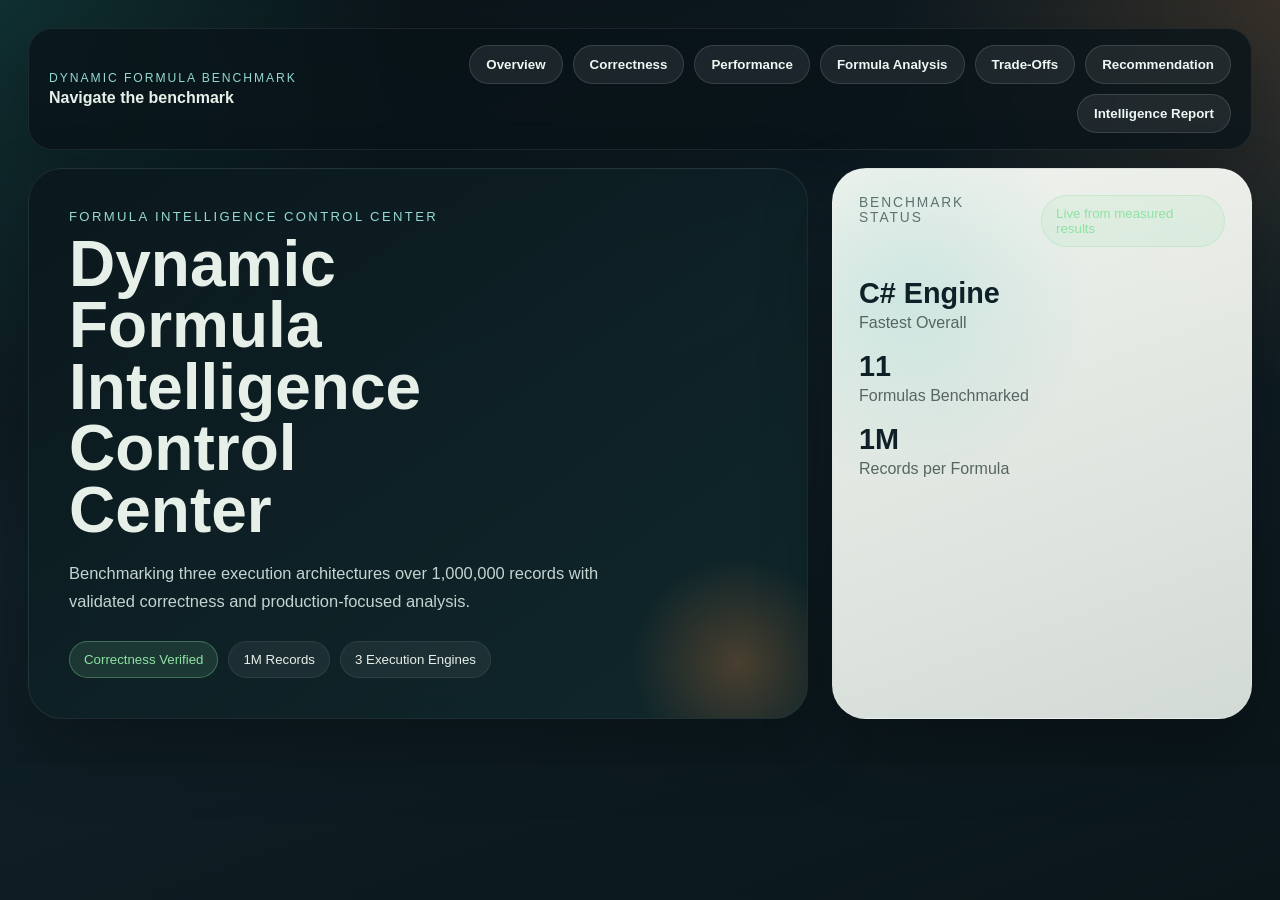
==== commit 4c1bb355: "Finalize cleaned submission with updated dashboard, reports, and screenshots" ====
--- a/report-ui/index.html
+++ b/report-ui/index.html
@@ -1,4 +1,4 @@
-<!doctype html>
+﻿<!doctype html>
 <html lang="en">
   <head>
     <meta charset="UTF-8" />
@@ -9,7 +9,22 @@
   </head>
   <body>
     <div class="page-shell">
-      <header class="hero-section">
+      <nav class="hero-top-nav" aria-label="Primary section navigation">
+        <div class="hero-top-nav-brand">
+          <span class="hero-top-nav-kicker">Dynamic Formula Benchmark</span>
+          <strong>Navigate the benchmark</strong>
+        </div>
+        <div class="hero-nav-pills">
+          <button class="hero-nav-pill" type="button" data-target="overview-section">Overview</button>
+          <button class="hero-nav-pill" type="button" data-target="correctness-section">Correctness</button>
+          <button class="hero-nav-pill" type="button" data-target="performance-section">Performance</button>
+          <button class="hero-nav-pill" type="button" data-target="formula-section">Formula Analysis</button>
+          <button class="hero-nav-pill" type="button" data-target="tradeoff-section">Trade-Offs</button>
+          <button class="hero-nav-pill" type="button" data-target="recommendation-section">Recommendation</button>
+          <button class="hero-nav-pill hero-nav-pill-strong" type="button" data-target="intelligence-section">Intelligence Report</button>
+        </div>
+      </nav>
+      <header class="hero-section" id="top">
         <div class="hero-copy">
           <p class="eyebrow">Formula Intelligence Control Center</p>
           <h1 id="project-title">Dynamic Formula Benchmark</h1>
@@ -19,6 +34,8 @@
             <span class="hero-tag">1M Records</span>
             <span class="hero-tag">3 Execution Engines</span>
           </div>
+
+
         </div>
         <div class="hero-orbital-card">
           <div class="orbital-card-header">
@@ -27,15 +44,15 @@
           </div>
           <div class="orbital-metrics">
             <div>
-              <strong id="fastest-method">—</strong>
+              <strong id="fastest-method">-</strong>
               <span>Fastest Overall</span>
             </div>
             <div>
-              <strong id="formula-count">—</strong>
+              <strong id="formula-count">-</strong>
               <span>Formulas Benchmarked</span>
             </div>
             <div>
-              <strong id="record-count">—</strong>
+              <strong id="record-count">-</strong>
               <span>Records per Formula</span>
             </div>
           </div>
@@ -43,7 +60,7 @@
       </header>
 
       <main class="dashboard-grid">
-        <section class="section-card spotlight-card" aria-labelledby="overview-heading">
+        <section id="overview-section" class="section-card spotlight-card section-hidden" aria-labelledby="overview-heading">
           <div class="section-heading">
             <div>
               <p class="section-kicker">Overview</p>
@@ -54,7 +71,7 @@
           <div id="overview-metrics" class="metrics-grid"></div>
         </section>
 
-        <section class="section-card correctness-card" aria-labelledby="correctness-heading">
+        <section id="correctness-section" class="section-card correctness-card section-hidden" aria-labelledby="correctness-heading">
           <div class="section-heading">
             <div>
               <p class="section-kicker">Validation</p>
@@ -64,7 +81,7 @@
           <div id="correctness-grid" class="correctness-grid"></div>
         </section>
 
-        <section class="section-card performance-card" aria-labelledby="performance-heading">
+        <section id="performance-section" class="section-card performance-card section-hidden" aria-labelledby="performance-heading">
           <div class="section-heading">
             <div>
               <p class="section-kicker">Latency</p>
@@ -88,7 +105,7 @@
           </div>
         </section>
 
-        <section class="section-card formula-card" aria-labelledby="formula-heading">
+        <section id="formula-section" class="section-card formula-card section-hidden" aria-labelledby="formula-heading">
           <div class="section-heading">
             <div>
               <p class="section-kicker">Per Formula</p>
@@ -116,7 +133,7 @@
           </div>
         </section>
 
-        <section class="section-card tradeoff-card" aria-labelledby="tradeoff-heading">
+        <section id="tradeoff-section" class="section-card tradeoff-card section-hidden" aria-labelledby="tradeoff-heading">
           <div class="section-heading">
             <div>
               <p class="section-kicker">Architecture</p>
@@ -129,7 +146,7 @@
           <div id="tradeoff-grid" class="tradeoff-grid"></div>
         </section>
 
-        <section class="section-card recommendation-card" aria-labelledby="recommendation-heading">
+        <section id="recommendation-section" class="section-card recommendation-card section-hidden" aria-labelledby="recommendation-heading">
           <div class="section-heading">
             <div>
               <p class="section-kicker">Decision Layer</p>
@@ -139,7 +156,7 @@
           <div id="recommendation-grid" class="recommendation-grid"></div>
         </section>
 
-        <section class="section-card ai-card" aria-labelledby="ai-heading">
+        <section id="intelligence-section" class="section-card ai-card section-hidden" aria-labelledby="ai-heading">
           <div class="section-heading">
             <div>
               <p class="section-kicker">Intelligence Engine</p>
@@ -227,10 +244,15 @@
         </section>
       </main>
 
-      <div id="loading-state" class="overlay-state">Loading benchmark dashboard…</div>
+      <button id="back-to-top-button" class="back-to-top hidden" type="button" aria-label="Back to top">Back to top</button>
+      <div id="loading-state" class="overlay-state">Loading benchmark dashboard...</div>
       <div id="error-state" class="overlay-state hidden"></div>
     </div>
 
     <script src="app.js" defer></script>
   </body>
 </html>
+
+
+
+
--- a/report-ui/styles.css
+++ b/report-ui/styles.css
@@ -1,27 +1,23 @@
-:root {
+﻿:root {
   --bg: #0b1418;
-  --bg-elevated: rgba(16, 31, 38, 0.86);
-  --bg-panel: rgba(245, 247, 242, 0.92);
+  --bg-elevated: rgba(12, 24, 30, 0.9);
+  --bg-panel: rgba(245, 247, 242, 0.93);
   --text: #e7f0e8;
   --text-dark: #102028;
-  --muted: #91a5a4;
-  --grid: rgba(255, 255, 255, 0.08);
-  --line: rgba(10, 17, 20, 0.08);
   --accent-csharp: #ff8f3f;
   --accent-sql: #2dc0b2;
   --accent-python: #8ab4ff;
   --accent-verified: #8ee2a4;
-  --accent-alert: #ff6b52;
   --shadow: 0 28px 70px rgba(0, 0, 0, 0.28);
+  --shadow-soft: 0 20px 48px rgba(10, 24, 30, 0.14);
   --radius-xl: 28px;
   --radius-lg: 22px;
-  --radius-md: 16px;
   --content-max: 1460px;
-}
-
-* {
-  box-sizing: border-box;
-}
+  --sticky-offset: 118px;
+}
+
+* { box-sizing: border-box; }
+html { scroll-behavior: smooth; }
 
 html,
 body {
@@ -35,22 +31,48 @@
   font-family: "Segoe UI Variable Display", "Aptos", "Trebuchet MS", sans-serif;
 }
 
-body {
-  padding: 28px;
-}
-
-.page-shell {
-  max-width: var(--content-max);
-  margin: 0 auto;
-  position: relative;
+body { padding: 28px; }
+.page-shell { max-width: var(--content-max); margin: 0 auto; position: relative; }
+
+.hero-top-nav {
+  display: grid;
+  grid-template-columns: minmax(220px, 280px) minmax(0, 1fr);
+  gap: 18px;
+  align-items: center;
+  margin-bottom: 18px;
+  padding: 16px 20px;
+  border-radius: 24px;
+  background: rgba(8, 19, 24, 0.76);
+  border: 1px solid rgba(255, 255, 255, 0.08);
+  backdrop-filter: blur(18px);
+  box-shadow: 0 22px 56px rgba(4, 12, 16, 0.28);
+}
+
+.hero-top-nav-brand {
+  display: grid;
+  gap: 4px;
+  color: var(--text);
+}
+
+.hero-top-nav-kicker {
+  font-size: 0.76rem;
+  letter-spacing: 0.16em;
+  text-transform: uppercase;
+  color: #95d7d1;
+}
+
+.hero-top-nav-brand strong {
+  font-size: 1rem;
+  font-family: "Bahnschrift", sans-serif;
+  font-weight: 700;
 }
 
 .hero-section {
   display: grid;
-  grid-template-columns: minmax(0, 1.4fr) minmax(300px, 420px);
+  grid-template-columns: minmax(0, 1.45fr) minmax(300px, 420px);
   gap: 24px;
   align-items: stretch;
-  margin-bottom: 26px;
+  margin-bottom: 18px;
 }
 
 .hero-copy,
@@ -76,7 +98,6 @@
   width: 220px;
   height: 220px;
   background: radial-gradient(circle, rgba(255, 143, 63, 0.24), transparent 68%);
-  pointer-events: none;
 }
 
 .eyebrow,
@@ -104,11 +125,79 @@
   line-height: 1.7;
 }
 
-.hero-tags {
+.hero-tags,
+.hero-action-row,
+.hero-nav-pills,
+.legend-set,
+.ai-actions,
+.suggested-question-list {
   display: flex;
   flex-wrap: wrap;
+}
+
+.hero-tags { gap: 10px; margin-top: 26px; }
+.hero-action-row { gap: 12px; margin-top: 26px; }
+.hero-top-nav .hero-nav-pills {
+  justify-content: flex-end;
+}
+
+.hero-nav-pills {
   gap: 10px;
-  margin-top: 26px;
+}
+
+  .hero-nav-pill {
+  background: rgba(255, 255, 255, 0.07);
+  color: var(--text);
+  border-color: rgba(255, 255, 255, 0.14);
+}
+
+.hero-top-nav .hero-nav-pill {
+  background: rgba(255, 255, 255, 0.08);
+  color: #eef7f4;
+  border-color: rgba(255, 255, 255, 0.12);
+}
+
+
+.hero-nav-pill.active {
+  background: rgba(45, 192, 178, 0.18);
+  color: #ecfff9;
+  border-color: rgba(45, 192, 178, 0.34);
+}
+
+.hero-action,
+.ghost-button,
+.question-chip,
+.hero-nav-pill,
+.inline-link-button,
+.back-to-top {
+  appearance: none;
+  border: 1px solid rgba(16, 32, 40, 0.14);
+  color: var(--text-dark);
+  background: rgba(255, 255, 255, 0.78);
+  border-radius: 999px;
+  padding: 11px 16px;
+  font-weight: 600;
+  cursor: pointer;
+  transition: transform 0.18s ease, box-shadow 0.18s ease, border-color 0.18s ease, background 0.18s ease;
+}
+
+.hero-action:hover,
+.ghost-button:hover,
+.question-chip:hover,
+.hero-nav-pill:hover,
+.inline-link-button:hover,
+.back-to-top:hover {
+  transform: translateY(-1px);
+  box-shadow: 0 12px 28px rgba(10, 24, 30, 0.12);
+  border-color: rgba(45, 192, 178, 0.35);
+}
+
+.hero-action.primary,
+.hero-nav-pill-strong,
+.back-to-top {
+  background: linear-gradient(135deg, rgba(45, 192, 178, 0.96), rgba(31, 165, 154, 0.96));
+  color: #f7fffc;
+  border-color: rgba(45, 192, 178, 0.42);
 }
 
 .hero-tag,
@@ -116,14 +205,9 @@
   border-radius: 999px;
   padding: 10px 14px;
   font-size: 0.83rem;
-  letter-spacing: 0.02em;
-}
-
-.hero-tag {
-  background: rgba(255, 255, 255, 0.06);
-  border: 1px solid rgba(255, 255, 255, 0.08);
-}
-
+}
+
+.hero-tag { background: rgba(255, 255, 255, 0.06); border: 1px solid rgba(255, 255, 255, 0.08); }
 .hero-tag-verified,
 .status-pill {
   background: rgba(142, 226, 164, 0.12);
@@ -155,109 +239,88 @@
   color: #5d736f;
 }
 
-.orbital-metrics {
-  display: grid;
-  gap: 18px;
-  margin-top: 30px;
-}
-
-.orbital-metrics strong {
-  display: block;
-  font-size: 1.8rem;
-  margin-bottom: 4px;
-  font-family: "Bahnschrift", sans-serif;
-}
-
-.orbital-metrics span {
-  color: #566661;
-}
-
-.dashboard-grid {
-  display: grid;
-  grid-template-columns: repeat(12, minmax(0, 1fr));
-  gap: 22px;
+.orbital-metrics { display: grid; gap: 18px; margin-top: 30px; }
+.orbital-metrics strong { display: block; font-size: 1.8rem; margin-bottom: 4px; font-family: "Bahnschrift", sans-serif; }
+.orbital-metrics span { color: #566661; }
+
+
+
+.dashboard-grid { display: grid; grid-template-columns: repeat(12, minmax(0, 1fr)); gap: 22px; }
+.dashboard-grid.has-visible-section { margin-top: 4px; }
+section[id] { scroll-margin-top: calc(var(--sticky-offset) + 16px); }
+.section-hidden { display: none !important; }
+.section-visible { display: block !important; animation: sectionReveal 0.28s ease; }
+
+@keyframes sectionReveal {
+  from {
+    opacity: 0;
+    transform: translateY(14px);
+  }
+  to {
+    opacity: 1;
+    transform: translateY(0);
+  }
 }
 
 .section-card {
   background: var(--bg-panel);
   color: var(--text-dark);
   border-radius: var(--radius-xl);
-  padding: 26px;
+  padding: 28px;
 }
 
 .spotlight-card,
 .performance-card,
 .formula-card,
-.ai-card {
-  grid-column: span 12;
-}
+.ai-card { grid-column: span 12; }
 
 .correctness-card,
 .tradeoff-card,
-.recommendation-card {
-  grid-column: span 6;
-}
-
-.section-heading h2 {
-  margin: 4px 0 0;
-  font-size: 1.55rem;
-  font-family: "Bahnschrift", "Segoe UI Variable Display", sans-serif;
-}
-
-.section-note {
-  margin: 10px 0 0;
-  max-width: 68ch;
-  color: #647572;
-  line-height: 1.5;
-}
-
-.ghost-button {
-  appearance: none;
-  border: 1px solid rgba(16, 32, 40, 0.14);
-  background: rgba(255, 255, 255, 0.72);
-  color: var(--text-dark);
-  border-radius: 999px;
-  padding: 11px 16px;
-  font-weight: 600;
-  cursor: pointer;
-}
-
-.ghost-button:disabled {
-  cursor: wait;
-  opacity: 0.72;
-}
-
-.ghost-link {
-  display: inline-flex;
-  align-items: center;
-  text-decoration: none;
-}
+.recommendation-card { grid-column: span 6; }
+
+.section-heading h2 { margin: 4px 0 0; font-size: 1.6rem; font-family: "Bahnschrift", sans-serif; }
+.section-note { margin: 10px 0 0; max-width: 68ch; color: #647572; line-height: 1.5; }
+.ghost-link { display: inline-flex; align-items: center; text-decoration: none; }
+.ghost-button:disabled { cursor: wait; opacity: 0.72; }
 
 .metrics-grid,
 .correctness-grid,
 .summary-cards,
 .formula-cards,
 .tradeoff-grid,
-.recommendation-grid {
+.recommendation-grid,
+.ai-diagnostic-grid,
+.analysis-findings-grid,
+.analysis-category-grid,
+.analysis-recommendation-grid {
   display: grid;
   gap: 16px;
 }
 
-.metrics-grid {
-  grid-template-columns: repeat(4, minmax(0, 1fr));
-  margin-top: 22px;
-}
+.metrics-grid { grid-template-columns: repeat(4, minmax(0, 1fr)); margin-top: 22px; }
+.correctness-grid { grid-template-columns: repeat(3, minmax(0, 1fr)); margin-top: 22px; }
+.summary-cards { grid-template-columns: 1fr; }
+.tradeoff-grid,
+.recommendation-grid { margin-top: 22px; grid-template-columns: repeat(3, minmax(0, 1fr)); }
+.ai-diagnostic-grid { grid-template-columns: 1.1fr 0.9fr; margin-top: 18px; }
+.analysis-findings-grid,
+.analysis-category-grid,
+.analysis-recommendation-grid { grid-template-columns: repeat(2, minmax(0, 1fr)); margin-top: 18px; }
 
 .metric-card,
 .correctness-card-item,
 .summary-card,
 .formula-card-item,
 .tradeoff-item,
-.recommendation-item {
-  background: rgba(255, 255, 255, 0.74);
+.recommendation-item,
+.ai-highlight-card,
+.analysis-card,
+.ask-benchmark-response {
+  background: rgba(255, 255, 255, 0.78);
   border: 1px solid rgba(16, 32, 40, 0.08);
   border-radius: var(--radius-lg);
   padding: 18px;
+  box-shadow: var(--shadow-soft);
 }
 
 .metric-card .metric-label,
@@ -270,29 +333,10 @@
 }
 
 .metric-card .metric-value,
-.summary-card .metric-value {
-  display: block;
-  margin-top: 12px;
-  font-size: 1.8rem;
-  font-family: "Bahnschrift", sans-serif;
-}
-
-.metric-support {
-  color: #5b6d69;
-  margin-top: 8px;
-  line-height: 1.45;
-}
-
-.correctness-grid {
-  grid-template-columns: repeat(3, minmax(0, 1fr));
-  margin-top: 22px;
-}
-
-.correctness-card-item {
-  position: relative;
-  overflow: hidden;
-}
-
+.summary-card .metric-value { display: block; margin-top: 12px; font-size: 1.8rem; font-family: "Bahnschrift", sans-serif; }
+.metric-support { color: #5b6d69; margin-top: 8px; line-height: 1.45; }
+
+.correctness-card-item { position: relative; overflow: hidden; }
 .correctness-card-item::before {
   content: "";
   position: absolute;
@@ -304,18 +348,7 @@
 .correctness-card-item h3,
 .tradeoff-item h3,
 .recommendation-item h3,
-.formula-card-item h3 {
-  margin: 0 0 8px;
-  font-size: 1.1rem;
-}
-
-.tradeoff-meta-label {
-  margin: 14px 0 10px;
-  font-size: 0.76rem;
-  text-transform: uppercase;
-  letter-spacing: 0.12em;
-  color: #7e8f8c;
-}
+.formula-card-item h3 { margin: 0 0 8px; font-size: 1.1rem; }
 
 .verified-badge {
   display: inline-flex;
@@ -330,30 +363,13 @@
 }
 
 .performance-layout,
-.formula-visuals {
-  display: grid;
-  gap: 18px;
-  margin-top: 22px;
-}
-
-.performance-layout {
-  grid-template-columns: minmax(280px, 420px) minmax(0, 1fr);
-}
-
-.summary-cards {
-  grid-template-columns: 1fr;
-}
-
-.summary-card.top-method {
-  background: linear-gradient(160deg, rgba(255, 143, 63, 0.18), rgba(255, 255, 255, 0.94));
-}
-
-.summary-card .summary-topline {
-  display: flex;
-  justify-content: space-between;
-  gap: 10px;
-  align-items: center;
-}
+.formula-visuals { display: grid; gap: 18px; margin-top: 22px; }
+.performance-layout { grid-template-columns: minmax(280px, 420px) minmax(0, 1fr); }
+.formula-visuals { grid-template-columns: 1.15fr 0.95fr; }
+.formula-cards { grid-template-columns: repeat(2, minmax(0, 1fr)); align-content: start; }
+
+.summary-card.top-method { background: linear-gradient(160deg, rgba(255, 143, 63, 0.16), rgba(255, 255, 255, 0.94)); }
+.summary-card .summary-topline { display: flex; justify-content: space-between; gap: 10px; align-items: center; }
 
 .method-chip {
   display: inline-flex;
@@ -375,19 +391,11 @@
 }
 
 .method-chip.method-csharp::before,
-.legend-swatch.method-csharp {
-  background: var(--accent-csharp);
-}
-
+.legend-swatch.method-csharp { background: var(--accent-csharp); }
 .method-chip.method-sql::before,
-.legend-swatch.method-sql {
-  background: var(--accent-sql);
-}
-
+.legend-swatch.method-sql { background: var(--accent-sql); }
 .method-chip.method-python::before,
-.legend-swatch.method-python {
-  background: var(--accent-python);
-}
+.legend-swatch.method-python { background: var(--accent-python); }
 
 .chart-panel {
   background: rgba(12, 24, 30, 0.98);
@@ -396,157 +404,38 @@
   padding: 20px;
 }
 
-.chart-panel.wide {
-  min-height: 360px;
-}
-
-.chart-panel-header h3 {
-  margin: 0;
-  font-size: 1.18rem;
-}
-
-.chart-panel-header p {
-  margin: 8px 0 0;
-  color: #a3b8b4;
-}
-
-.bar-chart {
-  display: grid;
-  gap: 14px;
-  margin-top: 24px;
-}
-
-.bar-row {
-  display: grid;
-  grid-template-columns: 150px minmax(0, 1fr) 88px;
-  gap: 14px;
-  align-items: center;
-}
-
-.bar-track {
-  position: relative;
-  height: 16px;
-  background: rgba(255, 255, 255, 0.08);
+.chart-panel.wide { min-height: 360px; }
+.chart-panel-header h3 { margin: 0; font-size: 1.18rem; }
+.chart-panel-header p { margin: 8px 0 0; color: #a3b8b4; }
+.bar-chart { display: grid; gap: 14px; margin-top: 24px; }
+.bar-row { display: grid; grid-template-columns: 150px minmax(0, 1fr) 88px; gap: 14px; align-items: center; }
+.bar-track,
+.score-track,
+.mini-track {
   border-radius: 999px;
   overflow: hidden;
 }
-
-.bar-fill {
-  height: 100%;
-  border-radius: inherit;
-}
-
-.formula-toolbar {
-  display: flex;
-  gap: 12px;
-  align-items: center;
-  margin-top: 22px;
-  flex-wrap: wrap;
-}
-
-.formula-toolbar select {
-  border-radius: 999px;
-  padding: 10px 14px;
-  border: 1px solid rgba(16, 32, 40, 0.1);
-  background: #fff;
-  font: inherit;
-}
-
-.formula-visuals {
-  grid-template-columns: 1.15fr 0.95fr;
-}
-
-.formula-cards {
-  grid-template-columns: repeat(2, minmax(0, 1fr));
-  align-content: start;
-}
-
-.formula-card-item .formula-meta {
-  display: flex;
-  justify-content: space-between;
-  gap: 12px;
-  align-items: center;
-  margin-bottom: 10px;
-}
-
-.formula-code {
-  display: block;
-  font-family: Consolas, "Courier New", monospace;
-  background: rgba(16, 32, 40, 0.06);
-  padding: 10px 12px;
-  border-radius: 14px;
-  margin: 8px 0 12px;
-  word-break: break-word;
-}
-
-.formula-metrics {
-  display: grid;
-  gap: 8px;
-}
-
-.formula-metric-row {
-  display: grid;
-  grid-template-columns: 110px 1fr auto;
-  gap: 10px;
-  align-items: center;
-  font-size: 0.95rem;
-}
-
-.mini-track {
-  height: 9px;
-  background: rgba(16, 32, 40, 0.08);
-  border-radius: 999px;
-  overflow: hidden;
-}
-
-.mini-fill {
-  height: 100%;
-  border-radius: inherit;
-}
-
-.tradeoff-grid,
-.recommendation-grid {
-  margin-top: 22px;
-  grid-template-columns: repeat(3, minmax(0, 1fr));
-}
-
-.tradeoff-list {
-  display: grid;
-  gap: 10px;
-  margin-top: 14px;
-}
-
-.score-row {
-  display: grid;
-  grid-template-columns: 150px minmax(0, 1fr) auto;
-  gap: 12px;
-  align-items: center;
-  font-size: 0.92rem;
-}
-
-.score-track {
-  height: 10px;
-  border-radius: 999px;
-  background: rgba(16, 32, 40, 0.08);
-  overflow: hidden;
-}
-
-.score-fill {
-  height: 100%;
-  border-radius: inherit;
-  background: linear-gradient(90deg, #2dc0b2, #ff8f3f);
-}
-
-.recommendation-item {
-  min-height: 190px;
-}
-
-.recommendation-item .method-emphasis {
-  display: inline-flex;
-  margin: 10px 0 14px;
-  font-family: "Bahnschrift", sans-serif;
-  font-size: 1.55rem;
-}
+.bar-track { position: relative; height: 16px; background: rgba(255, 255, 255, 0.08); }
+.bar-fill,
+.score-fill,
+.mini-fill { height: 100%; border-radius: inherit; }
+
+.formula-toolbar { display: flex; gap: 12px; align-items: center; margin-top: 22px; flex-wrap: wrap; }
+.formula-toolbar select { border-radius: 999px; padding: 10px 14px; border: 1px solid rgba(16, 32, 40, 0.1); background: #fff; font: inherit; }
+.formula-card-item .formula-meta { display: flex; justify-content: space-between; gap: 12px; align-items: center; margin-bottom: 10px; }
+.formula-code { display: block; font-family: Consolas, "Courier New", monospace; background: rgba(16, 32, 40, 0.06); padding: 10px 12px; border-radius: 14px; margin: 8px 0 12px; word-break: break-word; }
+.formula-metrics { display: grid; gap: 8px; }
+.formula-metric-row { display: grid; grid-template-columns: 110px 1fr auto; gap: 10px; align-items: center; font-size: 0.95rem; }
+.mini-track { height: 9px; background: rgba(16, 32, 40, 0.08); }
+
+.tradeoff-list { display: grid; gap: 10px; margin-top: 14px; }
+.tradeoff-meta-label { margin: 14px 0 10px; font-size: 0.76rem; text-transform: uppercase; letter-spacing: 0.12em; color: #7e8f8c; }
+.score-row { display: grid; grid-template-columns: 150px minmax(0, 1fr) auto; gap: 12px; align-items: center; font-size: 0.92rem; }
+.score-track { height: 10px; background: rgba(16, 32, 40, 0.08); }
+.score-fill { background: linear-gradient(90deg, #2dc0b2, #ff8f3f); }
+
+.recommendation-item { min-height: 190px; }
+.recommendation-item .method-emphasis { display: inline-flex; margin: 10px 0 14px; font-family: "Bahnschrift", sans-serif; font-size: 1.55rem; }
 
 .ai-card .ai-note {
   display: flex;
@@ -559,51 +448,10 @@
   margin-top: 20px;
 }
 
-.ai-actions {
-  display: flex;
-  gap: 10px;
-  flex-wrap: wrap;
-}
-
-.ask-benchmark-shell {
-  margin-top: 20px;
-  padding: 20px;
-  background: rgba(16, 32, 40, 0.03);
-  border: 1px solid rgba(16, 32, 40, 0.08);
-  border-radius: 22px;
-}
-
-.suggested-question-list {
-  display: flex;
-  flex-wrap: wrap;
-  gap: 10px;
-  margin-top: 14px;
-}
-
-.question-chip {
-  appearance: none;
-  border: 1px solid rgba(16, 32, 40, 0.1);
-  background: rgba(255, 255, 255, 0.82);
-  color: var(--text-dark);
-  border-radius: 999px;
-  padding: 9px 14px;
-  font: inherit;
-  font-size: 0.92rem;
-  cursor: pointer;
-}
-
-.question-chip:hover {
-  border-color: rgba(45, 192, 178, 0.35);
-  background: rgba(255, 255, 255, 0.96);
-}
-
-.ask-benchmark-form {
-  display: grid;
-  grid-template-columns: minmax(0, 1fr) auto;
-  gap: 12px;
-  align-items: start;
-  margin-top: 16px;
-}
+.ai-actions { gap: 10px; }
+.ask-benchmark-shell { margin-top: 20px; padding: 20px; background: rgba(16, 32, 40, 0.03); border: 1px solid rgba(16, 32, 40, 0.08); border-radius: 22px; }
+.suggested-question-list { gap: 10px; margin-top: 14px; }
+.ask-benchmark-form { display: grid; grid-template-columns: minmax(0, 1fr) auto; gap: 12px; align-items: start; margin-top: 16px; }
 
 .benchmark-question-input {
   min-height: 110px;
@@ -616,163 +464,28 @@
   resize: vertical;
 }
 
-.ask-benchmark-response {
-  margin-top: 18px;
-  padding: 18px;
-  background: rgba(255, 255, 255, 0.82);
-  border: 1px solid rgba(16, 32, 40, 0.08);
-  border-radius: 22px;
-}
-
-.answer-intent-label {
-  margin: 0 0 8px;
-  font-size: 0.76rem;
-  text-transform: uppercase;
-  letter-spacing: 0.12em;
-  color: #73938e;
-}
-
-.ask-benchmark-response h4 {
-  margin: 0 0 10px;
-  font-size: 1.08rem;
-}
-
-.benchmark-answer-text {
-  margin: 0;
-  line-height: 1.7;
-  color: #445651;
-}
-
-.answer-evidence-title {
-  margin: 16px 0 8px;
-  font-size: 0.86rem;
-  text-transform: uppercase;
-  letter-spacing: 0.12em;
-  color: #70807d;
-}
-
-.answer-evidence-list {
-  margin: 0;
-  padding-left: 18px;
-  color: #4f625d;
-  line-height: 1.65;
-}
-
-.analysis-status {
-  margin: 16px 0 0;
-  color: #59706b;
-  line-height: 1.6;
-}
-
-.analysis-status-error {
-  color: #9b2f23;
-}
-
-.analysis-freshness {
-  margin-top: 8px;
-  color: #70807d;
-  font-size: 0.92rem;
-}
-
-.ai-diagnostic-grid,
-.analysis-findings-grid,
-.analysis-category-grid,
-.analysis-recommendation-grid {
-  display: grid;
-  gap: 16px;
-  margin-top: 18px;
-}
-
-.ai-diagnostic-grid {
-  grid-template-columns: 1.1fr 0.9fr;
-}
-
-.analysis-findings-grid,
-.analysis-category-grid,
-.analysis-recommendation-grid {
-  grid-template-columns: repeat(2, minmax(0, 1fr));
-}
-
-.ai-subsection {
-  margin-top: 22px;
-}
-
-.compact-heading h3 {
-  margin: 0;
-  font-size: 1.15rem;
-}
-
-.ai-highlight-card,
-.analysis-card {
-  background: rgba(255, 255, 255, 0.78);
-  border: 1px solid rgba(16, 32, 40, 0.08);
-  border-radius: 22px;
-  padding: 18px;
-}
-
+.answer-intent-label { margin: 0 0 8px; font-size: 0.76rem; text-transform: uppercase; letter-spacing: 0.12em; color: #73938e; }
+.benchmark-answer-text { margin: 0; line-height: 1.7; color: #445651; }
+.answer-evidence-title { margin: 16px 0 8px; font-size: 0.86rem; text-transform: uppercase; letter-spacing: 0.12em; color: #70807d; }
+.answer-evidence-list { margin: 0; padding-left: 18px; color: #4f625d; line-height: 1.65; }
+.analysis-status { margin: 16px 0 0; color: #59706b; line-height: 1.6; }
+.analysis-status-error { color: #9b2f23; }
+.analysis-freshness { margin-top: 8px; color: #70807d; font-size: 0.92rem; }
+.ai-subsection { margin-top: 22px; }
+.compact-heading h3 { margin: 0; font-size: 1.15rem; }
 .analysis-card strong,
-.ai-highlight-card strong {
-  display: block;
-  margin: 6px 0 8px;
-  font-size: 1.15rem;
-  color: #102028;
-}
-
+.ai-highlight-card strong { display: block; margin: 6px 0 8px; font-size: 1.15rem; color: #102028; }
 .analysis-card p,
-.ai-highlight-card p {
-  margin: 0;
-  line-height: 1.6;
-  color: #50635f;
-}
-
-.analysis-executive-summary {
-  font-size: 1.02rem;
-}
-
-.analysis-warning-grid {
-  display: grid;
-  gap: 12px;
-}
-
-.analysis-warning-item {
-  padding: 12px 14px;
-  border-radius: 18px;
-  background: rgba(255, 143, 63, 0.12);
-  border: 1px solid rgba(255, 143, 63, 0.24);
-}
-
-.analysis-warning-item strong {
-  display: block;
-  color: #7d3b0f;
-  margin-bottom: 4px;
-}
-
-.analysis-warning-item p {
-  margin: 0;
-  color: #6a5b4b;
-  line-height: 1.5;
-}
-
-.prose-block {
-  margin-top: 20px;
-  background: rgba(255, 255, 255, 0.72);
-  border-radius: 22px;
-  padding: 22px;
-  line-height: 1.75;
-}
-
+.ai-highlight-card p { margin: 0; line-height: 1.6; color: #50635f; }
+.analysis-executive-summary { font-size: 1.02rem; }
+.analysis-warning-grid { display: grid; gap: 12px; }
+.analysis-warning-item { padding: 12px 14px; border-radius: 18px; background: rgba(255, 143, 63, 0.12); border: 1px solid rgba(255, 143, 63, 0.24); }
+.analysis-warning-item strong { display: block; color: #7d3b0f; margin-bottom: 4px; }
+.analysis-warning-item p { margin: 0; color: #6a5b4b; line-height: 1.5; }
+
+.prose-block { margin-top: 20px; background: rgba(255, 255, 255, 0.72); border-radius: 22px; padding: 22px; line-height: 1.75; }
 .prose-block h2,
-.prose-block h3 {
-  font-family: "Bahnschrift", sans-serif;
-}
-
-.legend-set {
-  display: flex;
-  gap: 14px;
-  align-items: center;
-  flex-wrap: wrap;
-  color: #5d6e6a;
-}
+.prose-block h3 { font-family: "Bahnschrift", sans-serif; }
 
 .overlay-state {
   position: fixed;
@@ -785,39 +498,25 @@
   z-index: 40;
 }
 
-.overlay-state.hidden {
-  display: none;
-}
-
-svg {
-  width: 100%;
-  height: 320px;
-  display: block;
-}
-
+.hidden,
+.overlay-state.hidden { display: none; }
+
+.back-to-top {
+  position: fixed;
+  right: 22px;
+  bottom: 22px;
+  z-index: 25;
+}
+
+svg { width: 100%; height: 320px; display: block; }
 .axis-label,
-.chart-note {
-  fill: rgba(231, 240, 232, 0.78);
-  font-size: 12px;
-  font-family: "Segoe UI Variable Display", sans-serif;
-}
-
-.grid-line {
-  stroke: rgba(255, 255, 255, 0.1);
-  stroke-dasharray: 4 7;
-}
-
-.trend-line {
-  fill: none;
-  stroke-width: 3.4;
-}
-
-.trend-point {
-  stroke: rgba(11, 20, 24, 0.84);
-  stroke-width: 2.5;
-}
+.chart-note { fill: rgba(231, 240, 232, 0.78); font-size: 12px; font-family: "Segoe UI Variable Display", sans-serif; }
+.grid-line { stroke: rgba(255, 255, 255, 0.1); stroke-dasharray: 4 7; }
+.trend-line { fill: none; stroke-width: 3.4; }
+.trend-point { stroke: rgba(11, 20, 24, 0.84); stroke-width: 2.5; }
 
 @media (max-width: 1180px) {
+  .hero-top-nav,
   .hero-section,
   .performance-layout,
   .formula-visuals,
@@ -828,54 +527,59 @@
   .ai-diagnostic-grid,
   .analysis-findings-grid,
   .analysis-category-grid,
-  .analysis-recommendation-grid {
+  .analysis-recommendation-grid,
     grid-template-columns: 1fr;
   }
 
   .correctness-card,
   .tradeoff-card,
-  .recommendation-card {
-    grid-column: span 12;
-  }
+  .recommendation-card { grid-column: span 12; }
 }
 
 @media (max-width: 820px) {
-  body {
-    padding: 16px;
+  :root { --sticky-offset: 92px; }
+  body { padding: 16px; }
+
+  .hero-top-nav {
+    grid-template-columns: 1fr;
+    padding: 18px;
   }
 
   .hero-copy,
   .hero-orbital-card,
-  .section-card {
-    padding: 20px;
-    border-radius: 24px;
-  }
-
-  .dashboard-grid {
-    gap: 16px;
-  }
-
-  .formula-cards {
-    grid-template-columns: 1fr;
-  }
+  .section-card { padding: 20px; border-radius: 24px; }
+
+  .dashboard-grid { gap: 16px; }
+  .formula-cards { grid-template-columns: 1fr; }
 
   .bar-row,
   .score-row,
-  .formula-metric-row {
-    grid-template-columns: 1fr;
-  }
-
+  .formula-metric-row,
+  .ask-benchmark-form { grid-template-columns: 1fr; }
+
+  .hero-nav-pills,
   .ai-actions {
     width: 100%;
   }
 
-  .ai-actions .ghost-button,
-  .ai-actions .ghost-link {
+
+  .hero-action,
+  .ghost-button,
+  .ghost-link,
+  .hero-nav-pill,
+  .inline-link-button {
     width: 100%;
     justify-content: center;
+    text-align: center;
   }
 
-  .ask-benchmark-form {
-    grid-template-columns: 1fr;
-  }
-}
+  .back-to-top { right: 16px; left: 16px; bottom: 16px; }
+}
+
+
+
+
+
+
+
+
